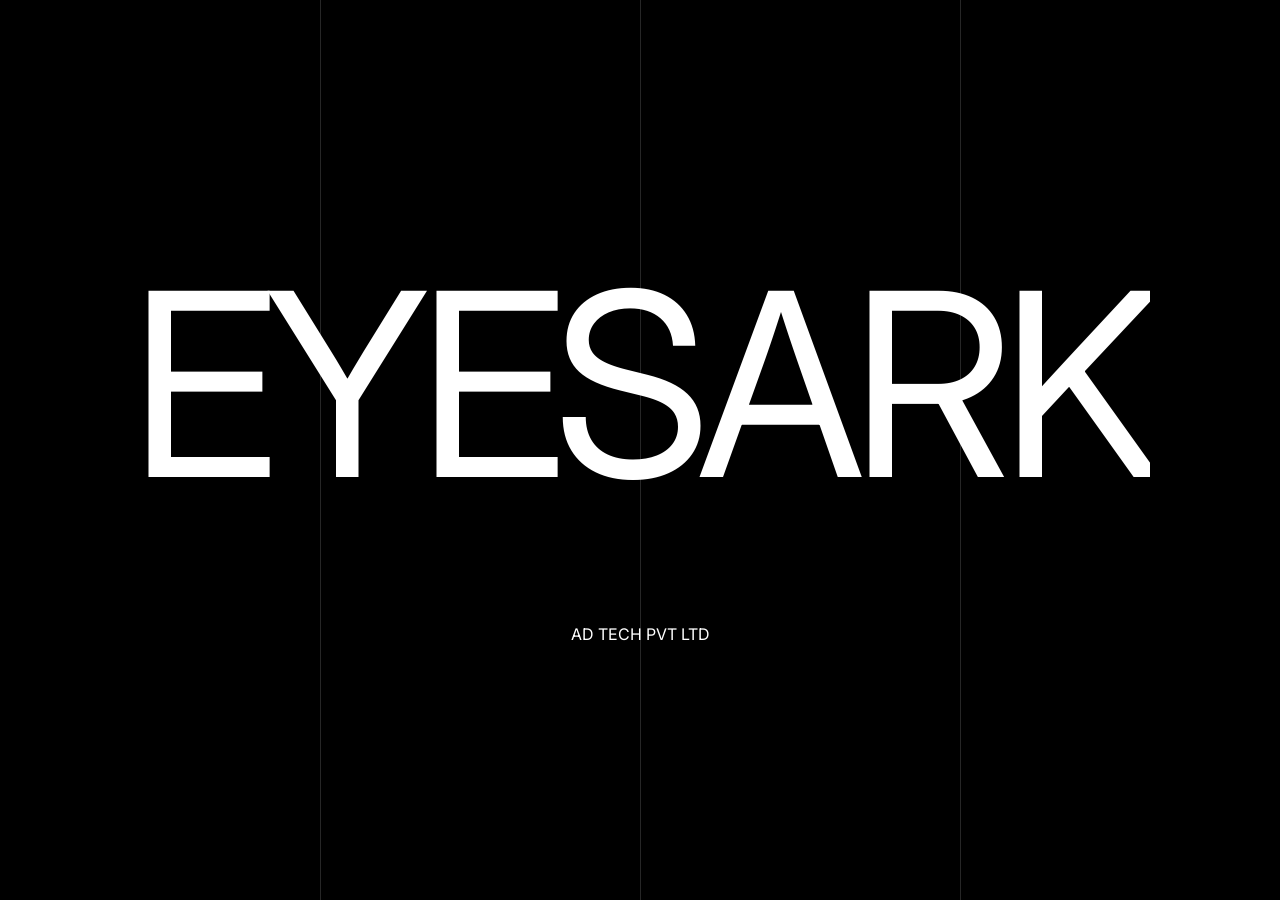
==== index.html @ 19298ab9 "first commit" ====
<!DOCTYPE html>
<html lang="en">
<head>
    <meta charset="UTF-8">
    <meta name="viewport" content="width=device-width, initial-scale=1.0">
    <link rel="preconnect" href="https://fonts.googleapis.com">
    <link rel="preconnect" href="https://fonts.gstatic.com" crossorigin>
    <link href="https://fonts.googleapis.com/css2?family=Inter&display=swap" rel="stylesheet">
    <link rel="stylesheet" href="style.css">

    <title>EYESARK</title>
</head>
<body>
    
    <div class="line__container">
        <div class="separator"></div>
        <div class="separator"></div>
        <div class="separator"></div>
    </div>

    <main>
        <div class="scroll__container">
            <section id="hero">
                <div class="hero__container">
                    <div class="hero__title">
                        <h1 class="hero__title__header text__reveal">EYESARK</h1>
                    </div>
                    <div class="hero__cta">
                        <h4>AD TECH PVT LTD</h4>
                    </div>
                </div>
            </section>

            <section id="about">
                <div class="about__container">
                    <div class="about__text">
                        <p>EYESARK  AD TECH PVT LTD is a digital billboard advertising company that aims to provide businesses with a cost-effective and impactful way to reach their target audience.</p>
                    </div>
                </div>
            </section>

            <section id="video">
                <div class="shim"></div>
                <div class="video__sticky">
                    <video class="main__video" autoplay muted loop playsinline src="3129957-hd_1280_720_25fps.mp4"></video>
                    <div class="video__text__overlay">
                        <h2 class="text__header__left">GAL</h2>
                        <h2 class="text__header__right">LERY</h2>
                    </div>
                </div>
            </section>

            <section id="projects">
                <div class="projects__sticky">
                    <div class="slider__container">
                        <div class="projects__slider"></div>
                    </div>
                </div>
            </section>

            <section id="blog">
                <div class="blog__hero">
                    <h2 class="text__reveal">WHY US?</h2>
                </div>
            </section>

            <section id="circle__section">
                <div class="circle__sticky">
                    <h2>YOUR BRAND, OUR VISION</h2>
                    <div class="circle__container">
                        <div class="circle"></div>
                    </div>
                </div>
            </section>

            <section id="discover">
                <div class="discover__container">
                    <p class="text__left">Elevate Your Advertising</p>
                    <p class="text__right">Amplify Your Impact</p>
                </div>
            </section>

            <section id="end__video">
                <div class="shim"></div>
                <div class="end__video__container">
                    <video class="end__video" autoplay muted loop playsinline  src="4188397-uhd_3840_2160_30fps - Trim1.mp4"></video>
                </div>

            </section>

            <section id="contact">
                <div class="screen"> 
                    <div class="screen-body">
                        <div class="screen-body-item left">
                            <div class="app-title">
                                <span>CONTACT</span>
                                <span>US</span>
                            </div>
                            <div class="app-contact">CONTACT INFO : +62 81 314 928 595</div>
                        </div>
                        <div class="screen-body-item">
                            <div class="app-form">
                                <form id="custom_val" method="POST" autocomplete="off">
                                    <div class="app-form-group">
                                        <input type="text" class="app-form-control" placeholder="FIRST NAME *" id="fname" name="fname">
                                        <span id="fnameError" class="error-message"></span>
                                    </div>
                                    <div class="app-form-group">
                                        <input type="text" class="app-form-control" placeholder="LAST NAME *" id="lname" name="lname">
                                        <span id="lnameError" class="error-message"></span>
                                    </div>
                                    <div class="app-form-group">
                                        <input type="email" class="app-form-control" placeholder="EMAIL *" id="mail" name="mail">
                                        <span id="mailError" class="error-message"></span>
                                    </div>
                                    <div class="app-form-group">
                                        <input class="app-form-control" placeholder="PHONE *" id="number" name="number">
                                        <span id="numberError" class="error-message"></span>
                                    </div>
                                    <div class="app-form-group">
                                        <input class="app-form-control" placeholder="COMPANY/ORGANIZATION">
                                    </div>
                                    <div class="app-form-group message">
                                        <input class="app-form-control" placeholder="MESSAGE *" id="message" name="message">
                                        <span id="messageError" class="error-message"></span>
                                    </div>
                                    <div class="app-form-group buttons">
                                        <button type="reset" class="app-form-button">CANCEL</button>
                                        <button class="app-form-button" type="submit" name="submit">SEND</button>
                                    </div>
                                </form>
                            </div>
                        </div>
                    </div>
                </div>
            </section>

            <section id="footer">
                <div class="footer__container">
                    <div class="footer__title">
                        <h2 class="text__reveal">EYESARK</h2>
                    </div>
                </div>
            </section>

        </div>
    </main>

    <script type="module" src="./js/app.js"></script>
</body>
</html>
---- style.css ----
:root{
    --max-width: 1440px;
}

*{
    margin: 0;
    padding: 0;
    box-sizing: border-box;
    color: white;
    font-family: 'Inter', sans-serif;
    -webkit-font-smoothing: antialiased;
    font-weight: 400;
}

html, body{
    background-color: #000000;
    overscroll-behavior: none;
    width: 100%;
    height: 100%
}


.line__container{
    position: fixed;
    top: 0;
    width: 100%;
    left: 50%;
    transform: translate(-50%);
    max-width: var(--max-width);
    width: 100%;
    height: 100%;
    overflow: hidden;
}

.separator{
    position: absolute;
    width: 1px;
    height: 100%;
    background: rgba(255, 255, 255, 0.149);
}

.separator:nth-child(1){
    left: 25%
}

.separator:nth-child(2){
    left: 50%
}

.separator:nth-child(3){
    left: 75%
}

main{
    position: fixed;
    top: 0;
    left: 0;
    width: 100%;
    height: 100%;
    overflow-y: scroll;

}

.scroll__container{
    position: relative;
    width: 100%;
    height: 100%;
}

section{
    position: relative;
    width: 100%;
    left: 50%;
    transform: translateX(-50%);
}

.text__reveal{
    line-height: 1;
    overflow: hidden;
    font-size: clamp(2rem, 20cqi, 20rem);
}

.text__reveal span{
    display: inline-block;
    transform: translateY(110%);
    transition: .5s;
}


/* Hero */

#hero{
    position: relative;
    display: flex;
    flex-direction: column;
    align-items: center;
    height: 100%;
    width: 100%;
}


.hero__container{
    height: 100%;
    width: 100%;
    max-width: var(--max-width);
    display: flex;
    justify-content: center;
    align-items: center;
    flex-direction: column;
    gap: 80px;
}

.hero__title{
    overflow: hidden;
}

.hero__title__header{
    font-size: clamp(2rem, 20cqi, 20rem);
    letter-spacing: -.05em;
    margin-bottom: 2rem;
}

/* About section */

#about{
    display: flex;
    justify-content: center;

}

.about__container{
    display: flex;
    justify-content: center;
    align-items: center;
    width: 100%;
    max-width: var(--max-width);
    height: 100%;
}
.about__text{
    width: 45%;
    margin: auto;
    text-align: center;
    text-transform: uppercase;
    text-wrap: balance;
    font-size: 1.4rem;
    letter-spacing: -.05em;
}


/* Video */

#video{
    display: flex;
    justify-content: center;
    height: 200%;
}

.shim{
    position: absolute;
    top: 0;
    left: 0;
    width: 100%;
    height: 100%;
    z-index: 2;

}

.video__sticky{
    position: sticky;
    top: 0;
    width: 100%;
    height: 50%;
}

.main__video{
    position: absolute;
    width: 100%;
    height: 100%;
    top: 0;
    left: 0;
    object-fit: cover;
    transform: scale(.5);
    will-change: transform;
}

.video__text__overlay{
    position: absolute;
    top: 50%;
    left: 50%;
    transform: translate(-50%, -50%);
    width: 100%;
    display: flex;
    justify-content: center;
    font-size: clamp(2rem, 10cqi, 10rem);
    overflow: hidden;
}


/* Projects  */

#projects{
    position: relative;
    height: 200%;
}

.projects__sticky{
    position: sticky;
    top: 0;
    width: 100%;
    height: 50%;
}

.slider__container{
    position: relative;
    width: 100%;
    height: 100%;
    overflow: hidden;
}

.projects__slider{
    height: 100%;
    display: flex;
    width: min-content;
    overflow: hidden;
    will-change: transform;
}

.project{
    position: relative;
    width: 25vw;
    height: 100%;
    padding: 80px 20px 60px;
    display: flex;
    flex-direction: column;
}

.image__container{
    position: relative;
    width: 100%;
    aspect-ratio: 16 / 9;
    overflow: hidden;
}

.project__image{
    position: relative;
    width: 100%;
    height: 100%;
    object-fit: cover;
    object-position: center;
    filter: grayscale(50%);
}

.start{
    justify-content: flex-start;

}

.mid{
    justify-content: center;
}
.end{
    justify-content: end;
}

.project__details{
    display: flex;
    justify-content: space-between;
    width: 100%;
    padding-top: 1rem;
}

.project__details p{
    font-size: .8rem ;
}

/* Blog */

#blog{
    height: 400%;
    width: 100%;
    display: flex;
    flex-direction: column;
    align-items: center;

}

.blog__hero,
.blog__post{
    width: 100%;
    height: 25%;
    display: flex;
    justify-content: center;
    align-items: center;
    position: sticky;
    top: 0;
    max-width: var(--max-width);
    overflow: hidden;
}


.post{
    position: relative;
    width: 50%;
    padding: 1rem;
    background-color: rgba(255, 255, 255, 0.057);
    backdrop-filter: blur(10px);
    -webkit-backdrop-filter: blur(10px);
    will-change: transform;
}

.post__image__container{
    overflow: hidden;
    position: relative;
    width: 100%;
    aspect-ratio: 16 / 9;
}

.blog__post__img{
    position: relative;
    width: 100%;
    height: 100%;
    object-fit: cover;
    object-position: center;
}

.post__details{
    display: flex;
    width: 100%;
    margin-top: 1rem;
    justify-content: space-between;
}

.post__details p {
    font-size: .8rem;
}

/* Cirlce */

#circle__section{
    position: relative;
    height: 200%;

}

.circle__sticky{
    position: sticky;
    top: 0;
    width: 100%;
    height: 50%;
    display: flex;
    justify-content: center;
    align-items: center;
}

.circle__container{
    position: absolute;
    top: 0;
    left: 0;
    width: 100%;
    height: 100%;
    overflow: hidden;
}

.circle{
    position: absolute;
    left: 50%;
    top: 50%;
    transform: translate(-50%, -50%) scale(0);
    width: 150vmax;
    height: 150vmax;
    background-color: white;
    border-radius: 50% ;

}

.circle__sticky h2{
    font-size: clamp(2rem, 12cqi, 15rem);
    color: #000000;
    z-index: 1;
    text-align: center;
}


/* Discover */

#discover{
    background-color: #000000;
    height: 100%;
}

.discover__container{
    height: 100%;
    display: flex;
    justify-content: center;
    align-items: center;
    flex-direction: column;
    overflow: hidden;
}
.discover__container p{
    color: #fff;
    will-change: transform;
    font-size: 2bv rem;
}

/* End video */

#end__video{
    position: relative;
    background-color: white;
    display: flex;
    justify-content: center;
    height: 100%;
}

.end__video__container{
    position: relative;
    width: 100%;
    height: 100%;

}

.end__video{
    position: absolute;
    top: 0;
    width: 100%;
    height: 100%;
    object-fit: cover;
}

/* Contact */

.background {
    display: flex;
    min-height: 100vh;
  }
  
  .container {
    flex: 0 1 700px;
    margin: auto;
    padding: 10px;
  }
  
  .screen {
    position: relative;
    background: #000;
    border-radius: 15px;
  }
  
  .screen:after {
    content: '';
    display: block;
    position: absolute;
    top: 0;
    left: 20px;
    right: 20px;
    bottom: 0;
    border-radius: 15px;
    box-shadow: 0 20px 40px rgba(0, 0, 0, .4);
    z-index: -1;
  }
  
  .screen-header {
    display: flex;
    align-items: center;
    padding: 10px 20px;
    background: #4d4d4f;
    border-top-left-radius: 15px;
    border-top-right-radius: 15px;
  }
  
  .screen-header-left {
    margin-right: auto;
  }
  
  .screen-header-button {
    display: inline-block;
    width: 8px;
    height: 8px;
    margin-right: 3px;
    border-radius: 8px;
    background: white;
  }
  
  .screen-header-ellipsis {
    width: 3px;
    height: 3px;
    margin-left: 2px;
    border-radius: 8px;
    background: #999;
  }
  
  .screen-body {
    display: flex;
  }
  
  .screen-body-item {
    flex: 1;
    padding: 50px;
  }
  
  .screen-body-item.left {
    display: flex;
    flex-direction: column;
  }
  
  .app-title {
    display: flex;
    flex-direction: column;
    position: relative;
    color: #fff;
    font-size: 70px;
  }
  
  .app-title:after {
    content: '';
    display: block;
    position: absolute;
    left: 0;
    bottom: -10px;
    width: 100px;
    height: 6px;
    background: #fff;
  }
  
  .app-contact {
    margin-top: auto;
    font-size: 8px;
    color: #fff;
  }
  
  .app-form-group {
    margin-bottom: 15px;
  }
  
  .app-form-group.message {
    margin-top: 40px;
  }
  
  .app-form-group.buttons {
    margin-bottom: 0;
    text-align: right;
  }
  
  .app-form-control {
    width: 100%;
    padding: 10px 0;
    background: none;
    border: none;
    border-bottom: 1px solid #fff;
    color: #ddd;
    font-size: 14px;
    outline: none;
    transition: border-color .2s;
  }
  
  .app-form-control::placeholder {
    color: #666;
  }
  
  .app-form-control:focus {
    border-bottom-color: #fff;
  }
  
  .app-form-button {
    background: none;
    border: none;
    color: grey;
    font-size: 14px;
    cursor: pointer;
    outline: none;
  }
  
  .app-form-button:hover {
    color: #fff;
  }
  
  
  @media screen and (max-width: 520px) {
    .screen-body {
      flex-direction: column;
    }
  
    .screen-body-item.left {
      margin-bottom: 30px;
    }
  
    .app-title {
      flex-direction: row;
    }
  
    .app-title span {
      margin-right: 12px;
    }
  
    .app-title:after {
      display: none;
    }
  }
  
  @media screen and (max-width: 600px) {
    .screen-body {
      padding: 40px;
    }
  
    .screen-body-item {
      padding: 0;
    }
  }
  
  

/* Footer */

#footer{
    height: 50%;
    background-color: white;
    display: flex;
    justify-content: center;
    align-items: center;
    overflow: hidden;
}

.footer__container{
    width: 100%;
    max-width: var(--max-width);
    display: flex;
    justify-content: center;
    align-items: center;
}

.footer__title h2 span{
    color: black;
    display: inline-block;
    transition: .5s;
    overflow: hidden;
}




@media only screen and (max-width: 1100px){
    p{
        font-size: .8rem;
    }

    #projects{
        height: 400%;
    }

    .projects__sticky{
        height: 25%;
    }

    .project {
        width: 50vw;
    }
}

@media only screen and (max-width: 600px){
    #projects{
        height: 800%;
    }

    .projects__sticky{
        height: 12.5%;
    }

    .project {
        width:100vw ;
    }

    .post{
        width: 80%;
    }
}
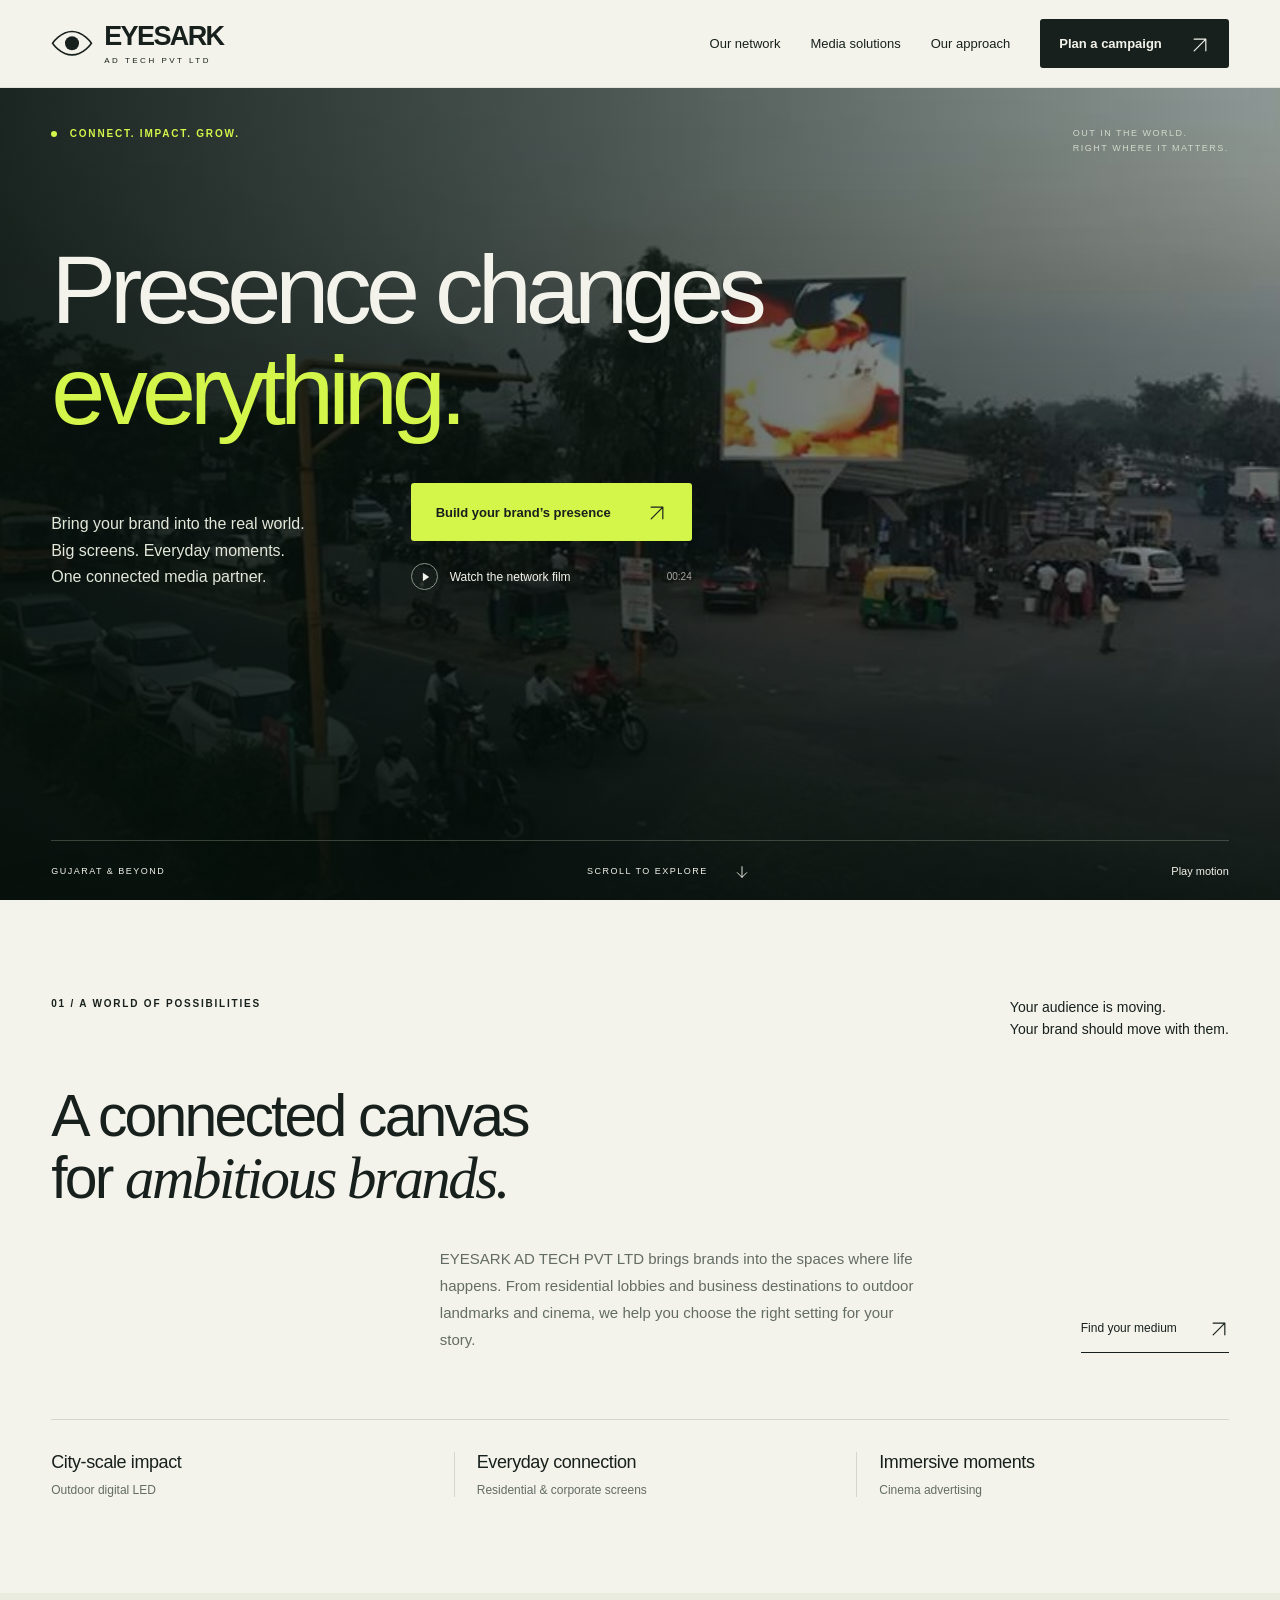
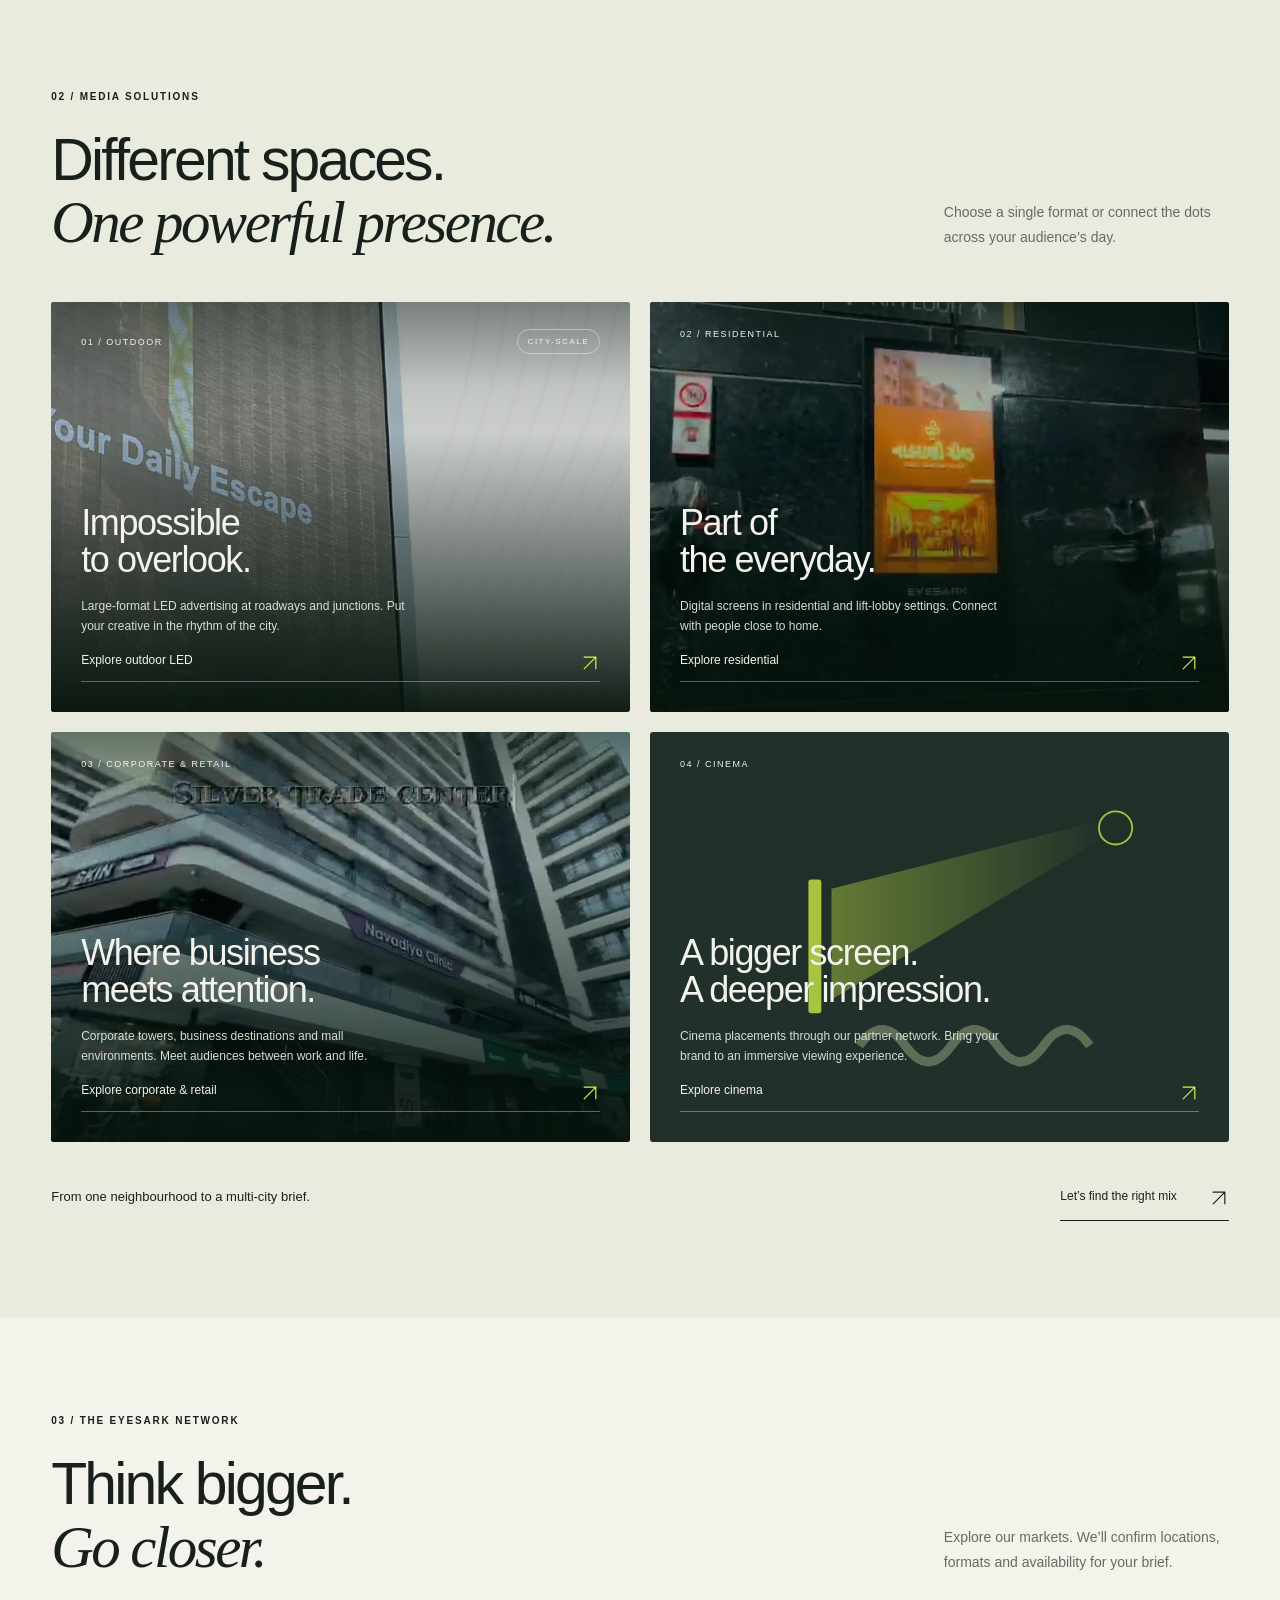
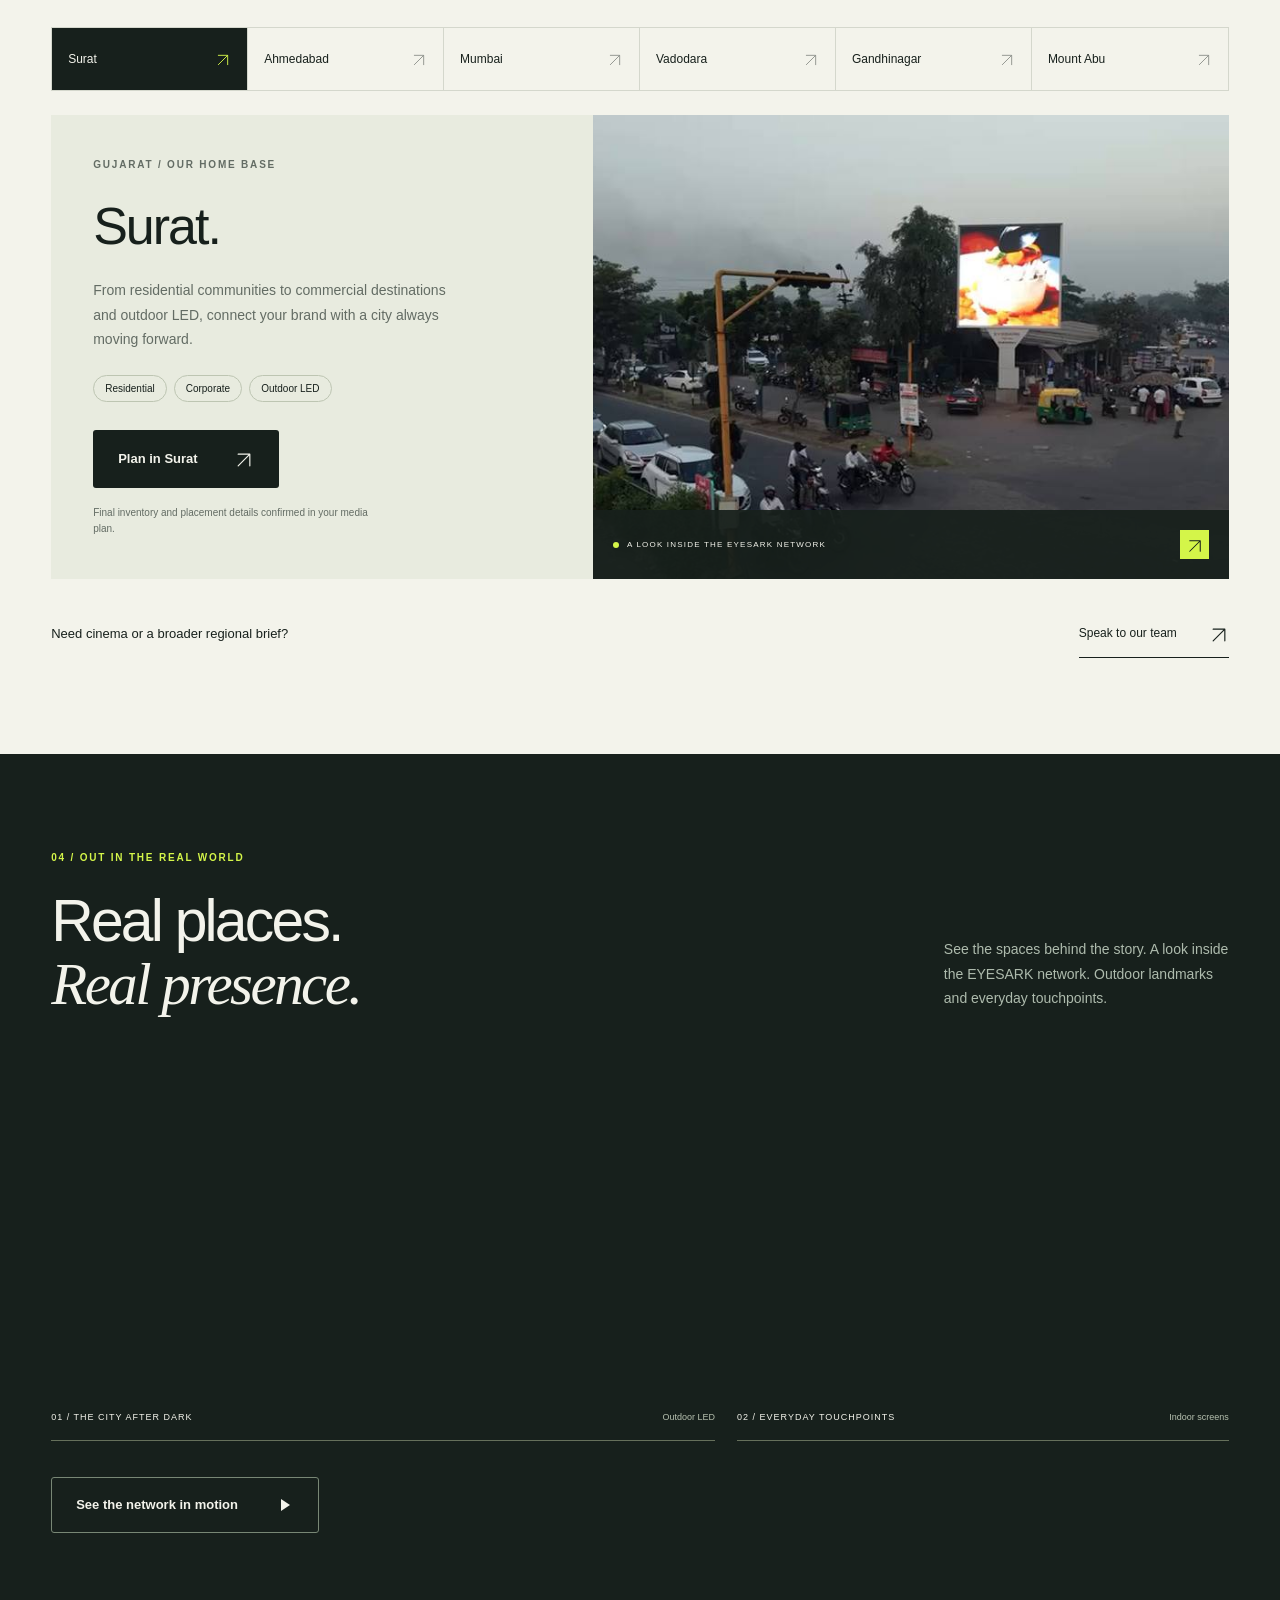
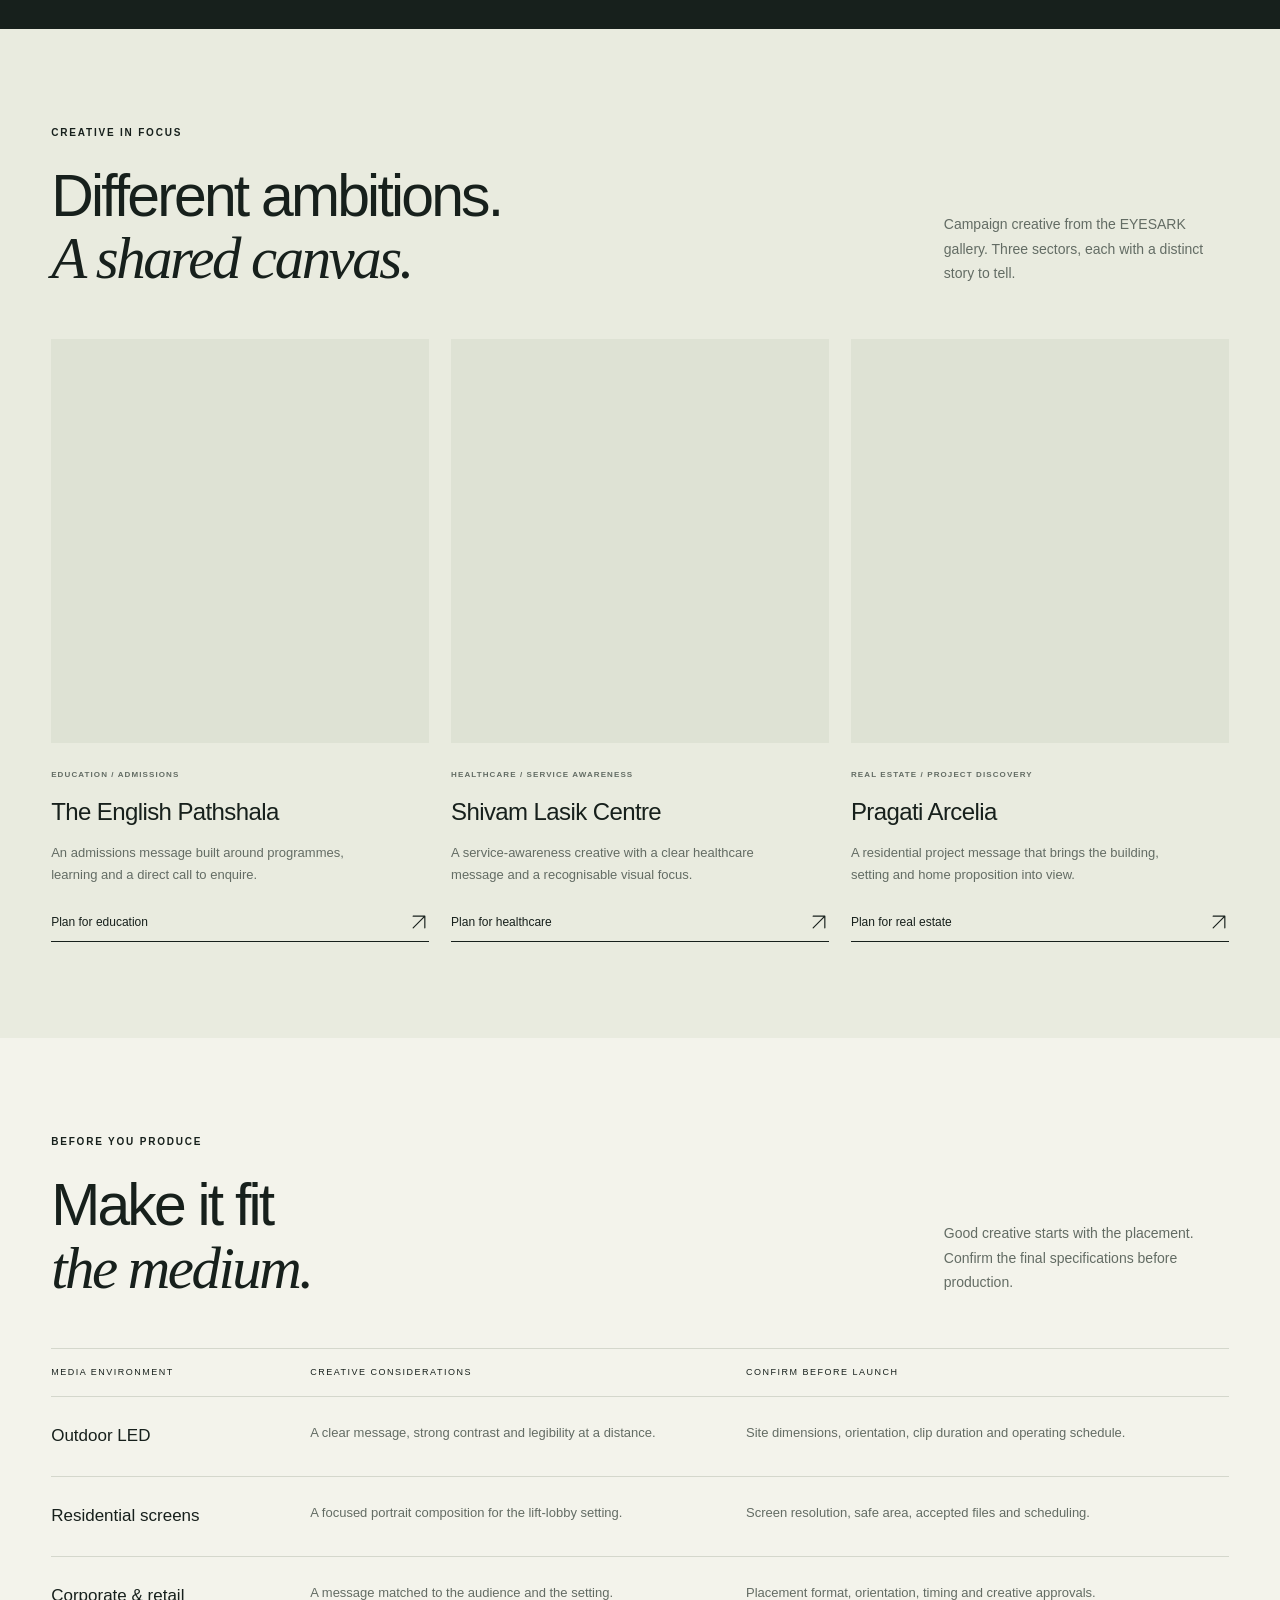
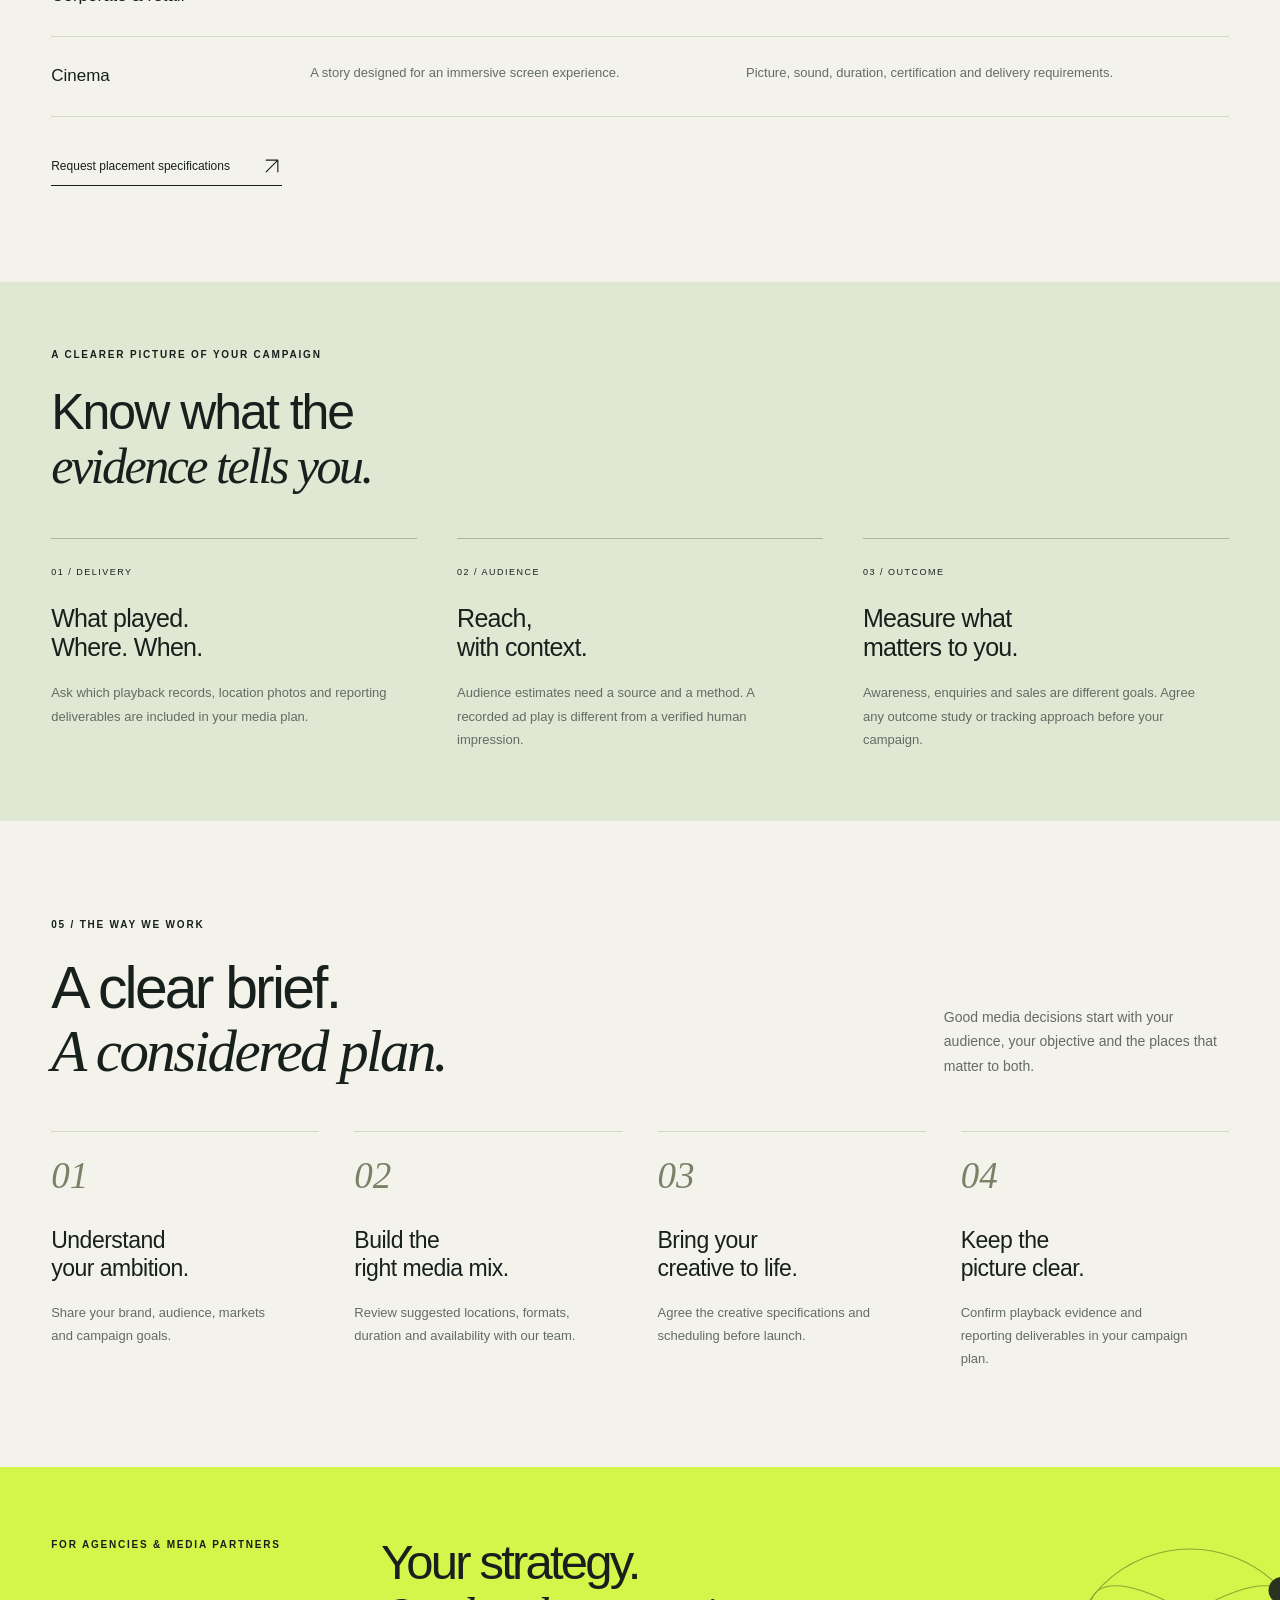
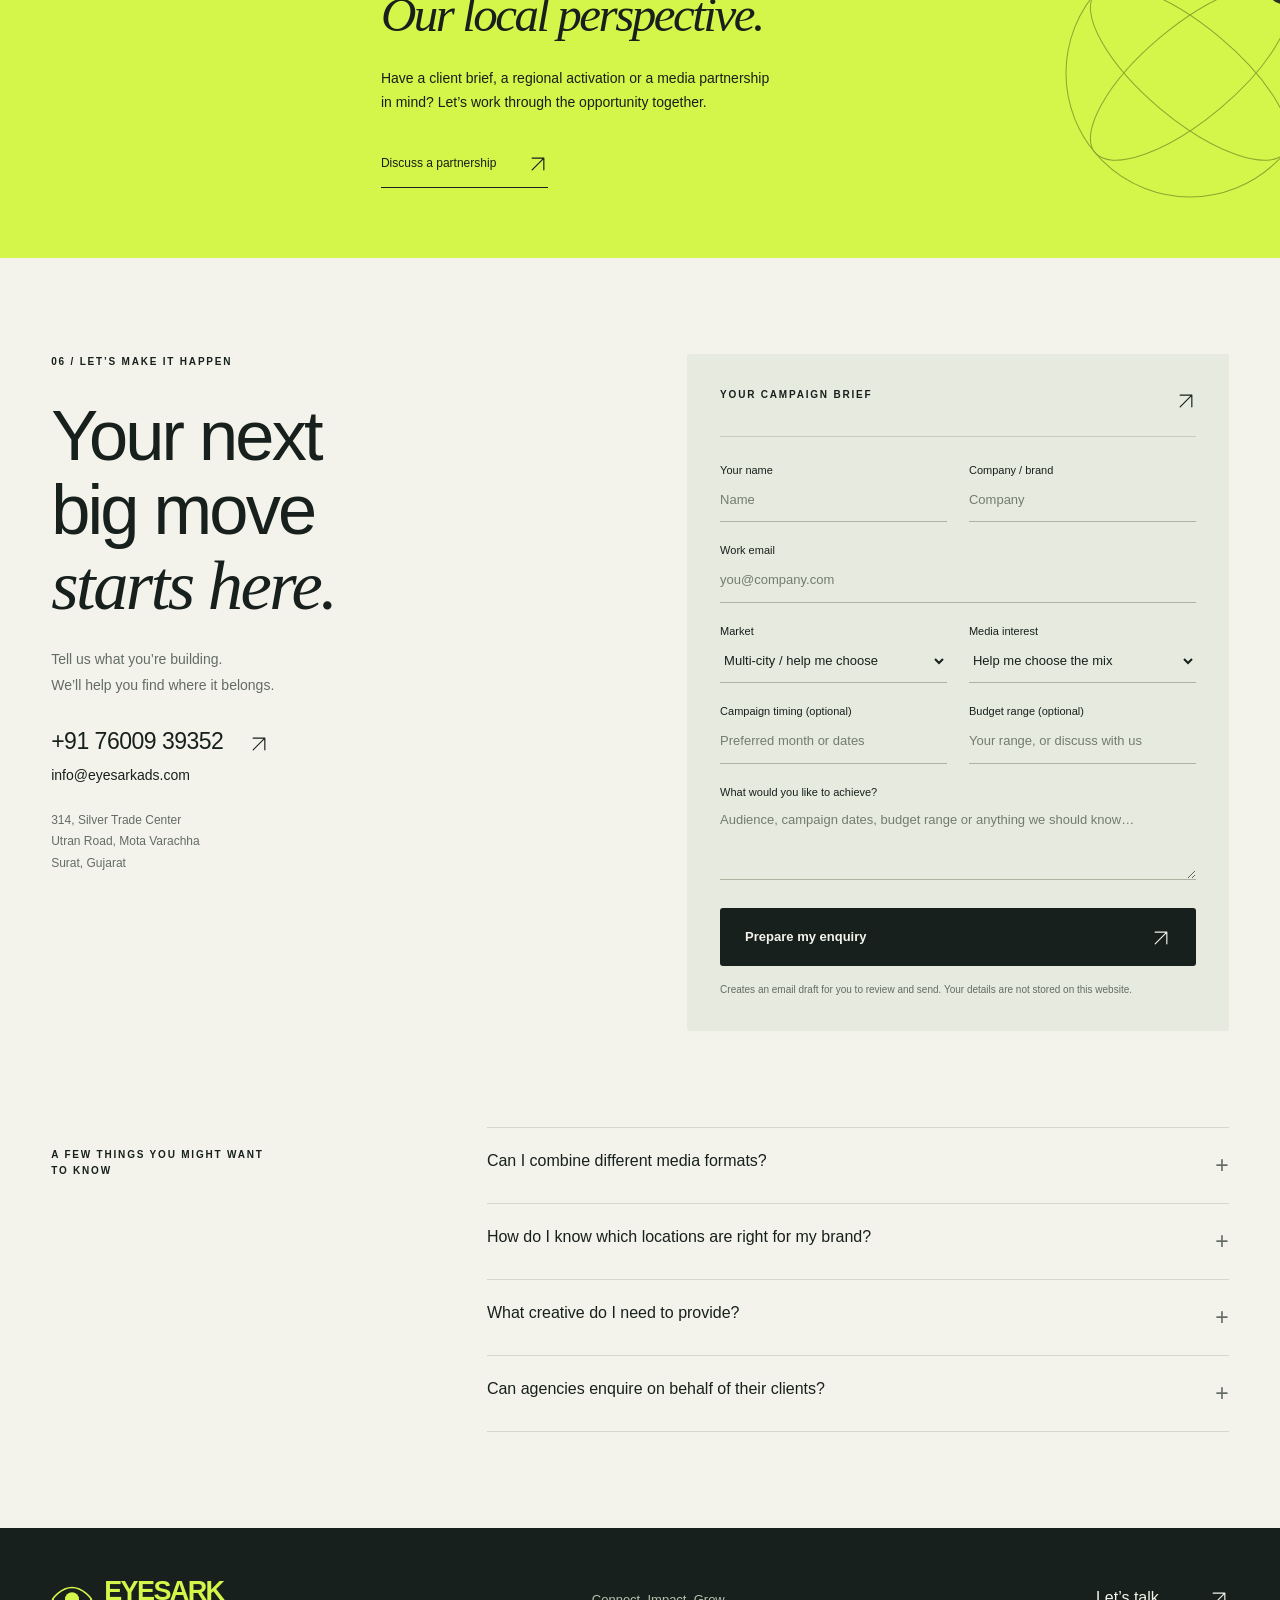
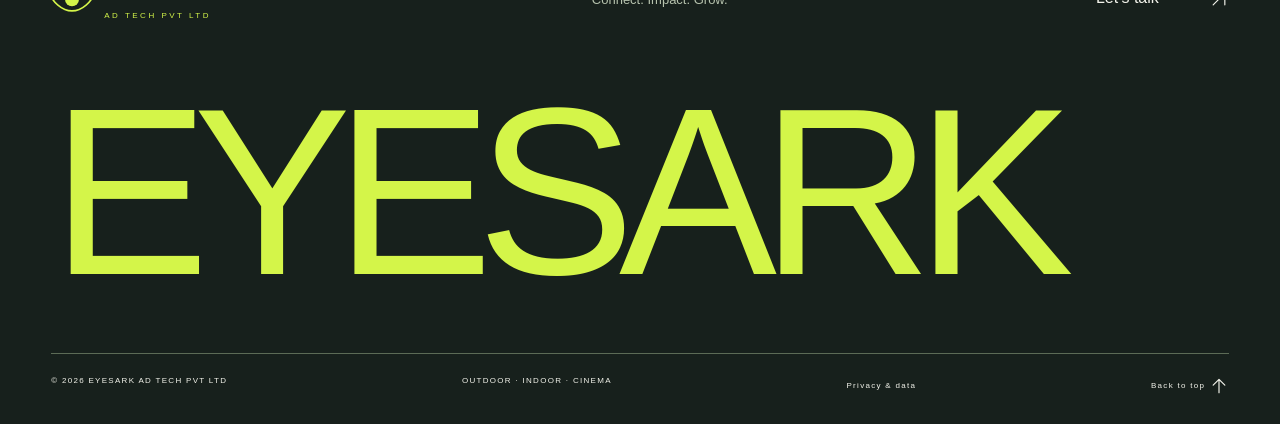
==== commit f7f2e331: "EYESARK corporate website reviewed download snapshot" ====
--- a/index.html
+++ b/index.html
@@ -1,151 +1,78 @@
-<!DOCTYPE html>
-<html lang="en">
+<!doctype html>
+<html lang="en-IN">
 <head>
-    <meta charset="UTF-8">
-    <meta name="viewport" content="width=device-width, initial-scale=1.0">
-    <link rel="preconnect" href="https://fonts.googleapis.com">
-    <link rel="preconnect" href="https://fonts.gstatic.com" crossorigin>
-    <link href="https://fonts.googleapis.com/css2?family=Inter&display=swap" rel="stylesheet">
-    <link rel="stylesheet" href="style.css">
-
-    <title>EYESARK</title>
+  <meta charset="utf-8">
+  <meta name="viewport" content="width=device-width,initial-scale=1">
+  <meta http-equiv="Content-Security-Policy" content="default-src 'self'; script-src 'self'; style-src 'self'; img-src 'self' data:; media-src 'self' data:; connect-src 'none'; object-src 'none'; base-uri 'none'; form-action 'none'; frame-src 'none'">
+  <meta name="referrer" content="no-referrer">
+  <meta name="theme-color" content="#17201c">
+  <meta name="description" content="EYESARK Ad Tech Pvt. Ltd. connects brands with audiences through outdoor LED, residential, corporate and cinema advertising. Explore the network and plan your campaign.">
+  <meta property="og:title" content="EYESARK — Presence changes everything.">
+  <meta property="og:description" content="Bring your brand into the real world. Outdoor LED, indoor digital screens and cinema advertising across Gujarat and beyond.">
+  <meta property="og:type" content="website">
+  <title>EYESARK — Presence changes everything.</title>
+  <link rel="icon" href="favicon.svg" type="image/svg+xml">
+  <link rel="stylesheet" href="site.css">
+  <script type="application/ld+json">{"@context":"https://schema.org","@type":"Organization","name":"EYESARK","legalName":"EYESARK AD TECH PVT LTD","description":"Outdoor LED, residential, corporate and cinema advertising.","telephone":"+91-76009-39352","email":"info@eyesarkads.com","address":{"@type":"PostalAddress","streetAddress":"314, Silver Trade Center, Utran Road, Mota Varachha","addressLocality":"Surat","addressRegion":"Gujarat","addressCountry":"IN"}}</script>
 </head>
 <body>
-    
-    <div class="line__container">
-        <div class="separator"></div>
-        <div class="separator"></div>
-        <div class="separator"></div>
+<a class="skip" href="#main">Skip to content</a>
+<header class="header">
+  <a class="brand" href="#" aria-label="EYESARK home"><svg viewBox="0 0 54 34" aria-hidden="true"><path d="M2 17S12 2 27 2s25 15 25 15-10 15-25 15S2 17 2 17Z"/><circle cx="27" cy="17" r="9"/></svg><span>EYESARK<small>AD TECH PVT LTD</small></span></a>
+  <button class="menu-toggle" aria-expanded="false" aria-controls="navigation">Menu <span aria-hidden="true">☰</span></button>
+  <nav id="navigation" aria-label="Main navigation"><a href="#network">Our network</a><a href="#media">Media solutions</a><a href="#approach">Our approach</a><a class="button small dark" href="#contact">Plan a campaign <span aria-hidden="true"><svg class="icon" viewBox="0 0 24 24" aria-hidden="true"><path d="M5 19 19 5M5 5h14v14"/></svg></span></a></nav>
+</header>
+<main id="main">
+  <section class="hero" aria-labelledby="hero-title">
+    <img class="hero-poster" src="media/network-6.jpg" alt="An outdoor digital billboard overlooking a busy junction" width="900" height="509" fetchpriority="high">
+    <video id="hero-video" class="hero-video" muted loop playsinline preload="none" aria-hidden="true" data-src="media/hero-loop.mp4"></video>
+    <div class="hero-shade"></div>
+    <div class="hero-top"><span class="eyebrow light"><i></i> CONNECT. IMPACT. GROW.</span><span class="hero-coordinate">OUT IN THE WORLD.<br>RIGHT WHERE IT MATTERS.</span></div>
+    <div class="hero-copy"><h1 id="hero-title">Presence changes<br><em>everything.</em></h1><div class="hero-bottom"><p>Bring your brand into the real world.<br>Big screens. Everyday moments.<br>One connected media partner.</p><div class="hero-actions"><a class="button lime" href="#contact">Build your brand’s presence <span aria-hidden="true"><svg class="icon" viewBox="0 0 24 24" aria-hidden="true"><path d="M5 19 19 5M5 5h14v14"/></svg></span></a><button class="film-link" data-film> <span class="play-icon" aria-hidden="true"><svg viewBox="0 0 20 20"><path d="m7 4 9 6-9 6Z" fill="currentColor"/></svg></span> Watch the network film <small>00:24</small></button></div></div></div>
+    <div class="hero-footer"><span>GUJARAT & BEYOND</span><a href="#intro">SCROLL TO EXPLORE <span aria-hidden="true"><svg class="icon" viewBox="0 0 24 24" aria-hidden="true"><path d="M12 4v16m-7-7 7 7 7-7"/></svg></span></a><button id="motion-toggle" aria-label="Play background video">Play motion <span aria-hidden="true">▷</span></button></div>
+  </section>
+  <section id="intro" class="intro section-pad">
+    <div class="intro-top"><span class="eyebrow">01 / A WORLD OF POSSIBILITIES</span><p class="intro-kicker">Your audience is moving.<br>Your brand should move with them.</p></div>
+    <h2>A connected canvas<br>for <span class="serif">ambitious brands.</span></h2>
+    <div class="intro-bottom"><p>EYESARK AD TECH PVT LTD brings brands into the spaces where life happens. From residential lobbies and business destinations to outdoor landmarks and cinema, we help you choose the right setting for your story.</p><a class="text-link" href="#media">Find your medium <span aria-hidden="true"><svg class="icon" viewBox="0 0 24 24" aria-hidden="true"><path d="M5 19 19 5M5 5h14v14"/></svg></span></a></div>
+    <div class="context-strip"><div><b>City-scale impact</b><span>Outdoor digital LED</span></div><div><b>Everyday connection</b><span>Residential & corporate screens</span></div><div><b>Immersive moments</b><span>Cinema advertising</span></div></div>
+  </section>
+  <section id="media" class="media-section section-pad" aria-labelledby="media-title">
+    <div class="section-heading"><div><span class="eyebrow">02 / MEDIA SOLUTIONS</span><h2 id="media-title">Different spaces.<br><span class="serif">One powerful presence.</span></h2></div><p>Choose a single format or connect the dots across your audience’s day.</p></div>
+    <div class="media-grid">
+      <article class="media-card featured"><img src="media/network-5.jpg" alt="An EYESARK outdoor LED advertising structure" width="721" height="1194" loading="lazy"><div class="image-tint"></div><div class="card-top"><span>01 / OUTDOOR</span><span class="pill">CITY-SCALE</span></div><div class="card-copy"><h3>Impossible<br>to overlook.</h3><p>Large-format LED advertising at roadways and junctions. Put your creative in the rhythm of the city.</p><button class="card-link" data-format="Outdoor LED">Explore outdoor LED <span aria-hidden="true"><svg class="icon" viewBox="0 0 24 24" aria-hidden="true"><path d="M5 19 19 5M5 5h14v14"/></svg></span></button></div></article>
+      <article class="media-card"><img src="media/network-1.jpg" alt="A portrait advertising screen beside lifts in the supplied EYESARK gallery" width="1000" height="563" loading="lazy"><div class="image-tint"></div><div class="card-top"><span>02 / RESIDENTIAL</span></div><div class="card-copy"><h3>Part of<br>the everyday.</h3><p>Digital screens in residential and lift-lobby settings. Connect with people close to home.</p><button class="card-link" data-format="Residential screens">Explore residential <span aria-hidden="true"><svg class="icon" viewBox="0 0 24 24" aria-hidden="true"><path d="M5 19 19 5M5 5h14v14"/></svg></span></button></div></article>
+      <article class="media-card"><img src="media/network-4.jpg" alt="A commercial destination in the supplied EYESARK gallery" width="900" height="507" loading="lazy"><div class="image-tint"></div><div class="card-top"><span>03 / CORPORATE & RETAIL</span></div><div class="card-copy"><h3>Where business<br>meets attention.</h3><p>Corporate towers, business destinations and mall environments. Meet audiences between work and life.</p><button class="card-link" data-format="Corporate & mall screens">Explore corporate & retail <span aria-hidden="true"><svg class="icon" viewBox="0 0 24 24" aria-hidden="true"><path d="M5 19 19 5M5 5h14v14"/></svg></span></button></div></article>
+      <article class="media-card cinema"><svg class="cinema-art" viewBox="0 0 500 400" aria-hidden="true"><defs><linearGradient id="beam"><stop stop-color="#d4f549" stop-opacity=".5"/><stop offset="1" stop-color="#d4f549" stop-opacity="0"/></linearGradient></defs><path d="M365 95 70 170 70 290 365 115Z" fill="url(#beam)"/><rect x="45" y="160" width="14" height="145" rx="3" fill="#d4f549"/><circle cx="378" cy="104" r="18" fill="none" stroke="#d4f549" stroke-width="2"/><path d="M100 340q25-35 50 0t50 0t50 0t50 0t50 0" fill="none" stroke="#718265" stroke-width="10"/></svg><div class="card-top"><span>04 / CINEMA</span></div><div class="card-copy"><h3>A bigger screen.<br>A deeper impression.</h3><p>Cinema placements through our partner network. Bring your brand to an immersive viewing experience.</p><button class="card-link" data-format="Cinema advertising">Explore cinema <span aria-hidden="true"><svg class="icon" viewBox="0 0 24 24" aria-hidden="true"><path d="M5 19 19 5M5 5h14v14"/></svg></span></button></div></article>
     </div>
+    <div class="media-note"><span>From one neighbourhood to a multi-city brief.</span><a class="text-link" href="#contact">Let’s find the right mix <span aria-hidden="true"><svg class="icon" viewBox="0 0 24 24" aria-hidden="true"><path d="M5 19 19 5M5 5h14v14"/></svg></span></a></div>
+  </section>
+  <section id="network" class="network-section section-pad" aria-labelledby="network-title">
+    <div class="section-heading"><div><span class="eyebrow">03 / THE EYESARK NETWORK</span><h2 id="network-title">Think bigger.<br><span class="serif">Go closer.</span></h2></div><p>Explore our markets. We’ll confirm locations, formats and availability for your brief.</p></div>
+    <div class="network-tabs" role="tablist" aria-label="Explore a market"><button role="tab" id="tab-surat" aria-controls="city-panel" aria-selected="true" data-city="surat">Surat <span><svg class="icon" viewBox="0 0 24 24" aria-hidden="true"><path d="M5 19 19 5M5 5h14v14"/></svg></span></button><button role="tab" id="tab-ahmedabad" aria-controls="city-panel" aria-selected="false" tabindex="-1" data-city="ahmedabad">Ahmedabad <span><svg class="icon" viewBox="0 0 24 24" aria-hidden="true"><path d="M5 19 19 5M5 5h14v14"/></svg></span></button><button role="tab" id="tab-mumbai" aria-controls="city-panel" aria-selected="false" tabindex="-1" data-city="mumbai">Mumbai <span><svg class="icon" viewBox="0 0 24 24" aria-hidden="true"><path d="M5 19 19 5M5 5h14v14"/></svg></span></button><button role="tab" id="tab-vadodara" aria-controls="city-panel" aria-selected="false" tabindex="-1" data-city="vadodara">Vadodara <span><svg class="icon" viewBox="0 0 24 24" aria-hidden="true"><path d="M5 19 19 5M5 5h14v14"/></svg></span></button><button role="tab" id="tab-gandhinagar" aria-controls="city-panel" aria-selected="false" tabindex="-1" data-city="gandhinagar">Gandhinagar <span><svg class="icon" viewBox="0 0 24 24" aria-hidden="true"><path d="M5 19 19 5M5 5h14v14"/></svg></span></button><button role="tab" id="tab-mountabu" aria-controls="city-panel" aria-selected="false" tabindex="-1" data-city="mountabu">Mount Abu <span><svg class="icon" viewBox="0 0 24 24" aria-hidden="true"><path d="M5 19 19 5M5 5h14v14"/></svg></span></button></div>
+    <div id="city-panel" class="city-panel" role="tabpanel" aria-labelledby="tab-surat" tabindex="0"><div class="city-copy"><span class="eyebrow" id="city-state">GUJARAT / OUR HOME BASE</span><h3 id="city-name">Surat.</h3><p id="city-description">From residential communities to commercial destinations and outdoor LED, connect your brand with a city always moving forward.</p><div class="city-formats" id="city-formats"><span>Residential</span><span>Corporate</span><span>Outdoor LED</span></div><button class="button dark" id="city-cta">Plan in Surat <span aria-hidden="true"><svg class="icon" viewBox="0 0 24 24" aria-hidden="true"><path d="M5 19 19 5M5 5h14v14"/></svg></span></button><small>Final inventory and placement details confirmed in your media plan.</small></div><div class="city-visual"><img src="media/network-6.jpg" alt="Outdoor LED and street activity from the EYESARK reference gallery" width="900" height="509" loading="lazy"><div class="city-caption"><i></i> A LOOK INSIDE THE EYESARK NETWORK<button data-film aria-label="Watch EYESARK network footage"><svg class="icon" viewBox="0 0 24 24" aria-hidden="true"><path d="M5 19 19 5M5 5h14v14"/></svg></button></div></div></div>
+    <div class="network-footer"><span>Need cinema or a broader regional brief?</span><a class="text-link" href="#contact">Speak to our team <span aria-hidden="true"><svg class="icon" viewBox="0 0 24 24" aria-hidden="true"><path d="M5 19 19 5M5 5h14v14"/></svg></span></a></div>
+  </section>
+  <section class="proof-section section-pad" aria-labelledby="proof-title"><div class="section-heading"><div><span class="eyebrow light">04 / OUT IN THE REAL WORLD</span><h2 id="proof-title">Real places.<br><span class="serif">Real presence.</span></h2></div><p>See the spaces behind the story. A look inside the EYESARK network. Outdoor landmarks and everyday touchpoints.</p></div><div class="proof-grid"><figure class="proof-wide"><img src="media/network-3.jpg" alt="Night-time traffic around an illuminated digital billboard" width="900" height="509" loading="lazy"><figcaption><span>01 / THE CITY AFTER DARK</span><span>Outdoor LED</span></figcaption></figure><figure><img src="media/network-7.jpg" alt="An advertising screen in a residential lift lobby" width="900" height="507" loading="lazy"><figcaption><span>02 / EVERYDAY TOUCHPOINTS</span><span>Indoor screens</span></figcaption></figure></div><button class="button outline-light" data-film>See the network in motion <svg class="icon play-svg" viewBox="0 0 20 20" aria-hidden="true"><path d="m7 4 9 6-9 6Z"/></svg></button></section>
+  <section id="work" class="work-section section-pad" aria-labelledby="work-title">
+    <div class="section-heading"><div><span class="eyebrow">CREATIVE IN FOCUS</span><h2 id="work-title">Different ambitions.<br><span class="serif">A shared canvas.</span></h2></div><p>Campaign creative from the EYESARK gallery. Three sectors, each with a distinct story to tell.</p></div>
+    <div class="work-grid">
+      <article class="work-card"><div class="creative-image"><img src="media/english-pathshala.jpg" alt="The English Pathshala admissions creative featured in the EYESARK campaign gallery" width="426" height="618" loading="lazy"></div><div class="work-copy"><span class="eyebrow">EDUCATION / ADMISSIONS</span><h3>The English Pathshala</h3><p>An admissions message built around programmes, learning and a direct call to enquire.</p><button class="text-link" data-sector="Education / admissions">Plan for education <svg class="icon" viewBox="0 0 24 24" aria-hidden="true"><path d="M5 19 19 5M5 5h14v14"/></svg></button></div></article>
+      <article class="work-card"><div class="creative-image"><img src="media/shivam-lasik.jpg" alt="Shivam Lasik Centre healthcare campaign creative featured in the EYESARK gallery" width="426" height="618" loading="lazy"></div><div class="work-copy"><span class="eyebrow">HEALTHCARE / SERVICE AWARENESS</span><h3>Shivam Lasik Centre</h3><p>A service-awareness creative with a clear healthcare message and a recognisable visual focus.</p><button class="text-link" data-sector="Healthcare / service awareness">Plan for healthcare <svg class="icon" viewBox="0 0 24 24" aria-hidden="true"><path d="M5 19 19 5M5 5h14v14"/></svg></button></div></article>
+      <article class="work-card"><div class="creative-image"><img src="media/pragati-arcelia.jpg" alt="Pragati Arcelia residential project creative featured in the EYESARK gallery" width="426" height="618" loading="lazy"></div><div class="work-copy"><span class="eyebrow">REAL ESTATE / PROJECT DISCOVERY</span><h3>Pragati Arcelia</h3><p>A residential project message that brings the building, setting and home proposition into view.</p><button class="text-link" data-sector="Real estate / project discovery">Plan for real estate <svg class="icon" viewBox="0 0 24 24" aria-hidden="true"><path d="M5 19 19 5M5 5h14v14"/></svg></button></div></article>
+    </div>
+  </section>
+  <section class="creative-guide section-pad" aria-labelledby="creative-title"><div class="section-heading"><div><span class="eyebrow">BEFORE YOU PRODUCE</span><h2 id="creative-title">Make it fit<br><span class="serif">the medium.</span></h2></div><p>Good creative starts with the placement. Confirm the final specifications before production.</p></div><div class="spec-table" role="table" aria-label="Creative preparation by medium"><div class="spec-row spec-head" role="row"><span role="columnheader">Media environment</span><span role="columnheader">Creative considerations</span><span role="columnheader">Confirm before launch</span></div><div class="spec-row" role="row"><strong role="cell">Outdoor LED</strong><span role="cell">A clear message, strong contrast and legibility at a distance.</span><span role="cell">Site dimensions, orientation, clip duration and operating schedule.</span></div><div class="spec-row" role="row"><strong role="cell">Residential screens</strong><span role="cell">A focused portrait composition for the lift-lobby setting.</span><span role="cell">Screen resolution, safe area, accepted files and scheduling.</span></div><div class="spec-row" role="row"><strong role="cell">Corporate & retail</strong><span role="cell">A message matched to the audience and the setting.</span><span role="cell">Placement format, orientation, timing and creative approvals.</span></div><div class="spec-row" role="row"><strong role="cell">Cinema</strong><span role="cell">A story designed for an immersive screen experience.</span><span role="cell">Picture, sound, duration, certification and delivery requirements.</span></div></div><button class="text-link" id="specs-cta">Request placement specifications <svg class="icon" viewBox="0 0 24 24" aria-hidden="true"><path d="M5 19 19 5M5 5h14v14"/></svg></button></section>
+  <section class="evidence-section section-pad" aria-labelledby="evidence-title"><span class="eyebrow">A CLEARER PICTURE OF YOUR CAMPAIGN</span><h2 id="evidence-title">Know what the<br><span class="serif">evidence tells you.</span></h2><div class="evidence-grid"><article><span>01 / DELIVERY</span><h3>What played.<br>Where. When.</h3><p>Ask which playback records, location photos and reporting deliverables are included in your media plan.</p></article><article><span>02 / AUDIENCE</span><h3>Reach,<br>with context.</h3><p>Audience estimates need a source and a method. A recorded ad play is different from a verified human impression.</p></article><article><span>03 / OUTCOME</span><h3>Measure what<br>matters to you.</h3><p>Awareness, enquiries and sales are different goals. Agree any outcome study or tracking approach before your campaign.</p></article></div></section>
 
-    <main>
-        <div class="scroll__container">
-            <section id="hero">
-                <div class="hero__container">
-                    <div class="hero__title">
-                        <h1 class="hero__title__header text__reveal">EYESARK</h1>
-                    </div>
-                    <div class="hero__cta">
-                        <h4>AD TECH PVT LTD</h4>
-                    </div>
-                </div>
-            </section>
-
-            <section id="about">
-                <div class="about__container">
-                    <div class="about__text">
-                        <p>EYESARK  AD TECH PVT LTD is a digital billboard advertising company that aims to provide businesses with a cost-effective and impactful way to reach their target audience.</p>
-                    </div>
-                </div>
-            </section>
-
-            <section id="video">
-                <div class="shim"></div>
-                <div class="video__sticky">
-                    <video class="main__video" autoplay muted loop playsinline src="3129957-hd_1280_720_25fps.mp4"></video>
-                    <div class="video__text__overlay">
-                        <h2 class="text__header__left">GAL</h2>
-                        <h2 class="text__header__right">LERY</h2>
-                    </div>
-                </div>
-            </section>
-
-            <section id="projects">
-                <div class="projects__sticky">
-                    <div class="slider__container">
-                        <div class="projects__slider"></div>
-                    </div>
-                </div>
-            </section>
-
-            <section id="blog">
-                <div class="blog__hero">
-                    <h2 class="text__reveal">WHY US?</h2>
-                </div>
-            </section>
-
-            <section id="circle__section">
-                <div class="circle__sticky">
-                    <h2>YOUR BRAND, OUR VISION</h2>
-                    <div class="circle__container">
-                        <div class="circle"></div>
-                    </div>
-                </div>
-            </section>
-
-            <section id="discover">
-                <div class="discover__container">
-                    <p class="text__left">Elevate Your Advertising</p>
-                    <p class="text__right">Amplify Your Impact</p>
-                </div>
-            </section>
-
-            <section id="end__video">
-                <div class="shim"></div>
-                <div class="end__video__container">
-                    <video class="end__video" autoplay muted loop playsinline  src="4188397-uhd_3840_2160_30fps - Trim1.mp4"></video>
-                </div>
-
-            </section>
-
-            <section id="contact">
-                <div class="screen"> 
-                    <div class="screen-body">
-                        <div class="screen-body-item left">
-                            <div class="app-title">
-                                <span>CONTACT</span>
-                                <span>US</span>
-                            </div>
-                            <div class="app-contact">CONTACT INFO : +62 81 314 928 595</div>
-                        </div>
-                        <div class="screen-body-item">
-                            <div class="app-form">
-                                <form id="custom_val" method="POST" autocomplete="off">
-                                    <div class="app-form-group">
-                                        <input type="text" class="app-form-control" placeholder="FIRST NAME *" id="fname" name="fname">
-                                        <span id="fnameError" class="error-message"></span>
-                                    </div>
-                                    <div class="app-form-group">
-                                        <input type="text" class="app-form-control" placeholder="LAST NAME *" id="lname" name="lname">
-                                        <span id="lnameError" class="error-message"></span>
-                                    </div>
-                                    <div class="app-form-group">
-                                        <input type="email" class="app-form-control" placeholder="EMAIL *" id="mail" name="mail">
-                                        <span id="mailError" class="error-message"></span>
-                                    </div>
-                                    <div class="app-form-group">
-                                        <input class="app-form-control" placeholder="PHONE *" id="number" name="number">
-                                        <span id="numberError" class="error-message"></span>
-                                    </div>
-                                    <div class="app-form-group">
-                                        <input class="app-form-control" placeholder="COMPANY/ORGANIZATION">
-                                    </div>
-                                    <div class="app-form-group message">
-                                        <input class="app-form-control" placeholder="MESSAGE *" id="message" name="message">
-                                        <span id="messageError" class="error-message"></span>
-                                    </div>
-                                    <div class="app-form-group buttons">
-                                        <button type="reset" class="app-form-button">CANCEL</button>
-                                        <button class="app-form-button" type="submit" name="submit">SEND</button>
-                                    </div>
-                                </form>
-                            </div>
-                        </div>
-                    </div>
-                </div>
-            </section>
-
-            <section id="footer">
-                <div class="footer__container">
-                    <div class="footer__title">
-                        <h2 class="text__reveal">EYESARK</h2>
-                    </div>
-                </div>
-            </section>
-
-        </div>
-    </main>
-
-    <script type="module" src="./js/app.js"></script>
+  <section id="approach" class="approach section-pad"><div class="section-heading"><div><span class="eyebrow">05 / THE WAY WE WORK</span><h2>A clear brief.<br><span class="serif">A considered plan.</span></h2></div><p>Good media decisions start with your audience, your objective and the places that matter to both.</p></div><div class="steps"><article><span>01</span><h3>Understand<br>your ambition.</h3><p>Share your brand, audience, markets and campaign goals.</p></article><article><span>02</span><h3>Build the<br>right media mix.</h3><p>Review suggested locations, formats, duration and availability with our team.</p></article><article><span>03</span><h3>Bring your<br>creative to life.</h3><p>Agree the creative specifications and scheduling before launch.</p></article><article><span>04</span><h3>Keep the<br>picture clear.</h3><p>Confirm playback evidence and reporting deliverables in your campaign plan.</p></article></div></section>
+  <section class="partner-section section-pad"><span class="eyebrow">FOR AGENCIES & MEDIA PARTNERS</span><div><h2>Your strategy.<br><span class="serif">Our local perspective.</span></h2><p>Have a client brief, a regional activation or a media partnership in mind? Let’s work through the opportunity together.</p><a class="text-link" href="#contact" id="partner-cta">Discuss a partnership <span aria-hidden="true"><svg class="icon" viewBox="0 0 24 24" aria-hidden="true"><path d="M5 19 19 5M5 5h14v14"/></svg></span></a></div><svg class="partner-orbit" viewBox="0 0 300 300" aria-hidden="true"><circle cx="150" cy="150" r="120"/><ellipse cx="150" cy="150" rx="120" ry="45" transform="rotate(-40 150 150)"/><ellipse cx="150" cy="150" rx="120" ry="45" transform="rotate(40 150 150)"/><circle class="orbit-dot" cx="239" cy="70" r="13"/></svg></section>
+  <section id="contact" class="contact-section section-pad" aria-labelledby="contact-title"><div class="contact-copy"><span class="eyebrow">06 / LET’S MAKE IT HAPPEN</span><h2 id="contact-title">Your next<br>big move<br><span class="serif">starts here.</span></h2><p>Tell us what you’re building.<br>We’ll help you find where it belongs.</p><a class="phone-link" href="tel:+917600939352">+91 76009 39352 <span aria-hidden="true"><svg class="icon" viewBox="0 0 24 24" aria-hidden="true"><path d="M5 19 19 5M5 5h14v14"/></svg></span></a><a href="mailto:info@eyesarkads.com">info@eyesarkads.com</a><address>314, Silver Trade Center<br>Utran Road, Mota Varachha<br>Surat, Gujarat</address></div><div class="enquiry-card"><div class="enquiry-top"><span class="eyebrow">YOUR CAMPAIGN BRIEF</span><span aria-hidden="true"><svg class="icon" viewBox="0 0 24 24" aria-hidden="true"><path d="M5 19 19 5M5 5h14v14"/></svg></span></div><noscript><p class="noscript-note">The campaign draft needs JavaScript. Please call or email EYESARK using the contact details alongside.</p></noscript><form id="enquiry-form" method="post" action="#"><fieldset id="enquiry-fields" disabled><div class="form-row"><label>Your name<input name="name" autocomplete="name" placeholder="Name" required maxlength="100"></label><label>Company / brand<input name="company" autocomplete="organization" placeholder="Company" required maxlength="140"></label></div><label>Work email<input name="email" type="email" autocomplete="email" placeholder="you@company.com" required maxlength="180"></label><div class="form-row"><label>Market<select name="market" id="market-select"><option>Multi-city / help me choose</option><option>Surat</option><option>Ahmedabad</option><option>Mumbai</option><option>Vadodara</option><option>Gandhinagar</option><option>Mount Abu</option><option>Other / cinema network</option></select></label><label>Media interest<select name="format" id="format-select"><option>Help me choose the mix</option><option>Outdoor LED</option><option>Residential screens</option><option>Corporate & mall screens</option><option>Cinema advertising</option><option>Agency / media partnership</option></select></label></div><div class="form-row"><label>Campaign timing (optional)<input name="timing" placeholder="Preferred month or dates" maxlength="120"></label><label>Budget range (optional)<input name="budget" placeholder="Your range, or discuss with us" maxlength="120"></label></div><label>What would you like to achieve?<textarea name="brief" rows="3" maxlength="2000" placeholder="Audience, campaign dates, budget range or anything we should know…" required></textarea></label><button class="button dark" type="submit">Prepare my enquiry <span aria-hidden="true"><svg class="icon" viewBox="0 0 24 24" aria-hidden="true"><path d="M5 19 19 5M5 5h14v14"/></svg></span></button><p class="form-note">Creates an email draft for you to review and send. Your details are not stored on this website.</p></fieldset></form><div id="enquiry-result" hidden aria-live="polite"><h3>Your brief is ready.</h3><p>Review the details below, then open your email app to send them to EYESARK.</p><pre id="brief-preview"></pre><div class="result-actions"><a id="email-draft" class="button dark">Open email draft <span aria-hidden="true"><svg class="icon" viewBox="0 0 24 24" aria-hidden="true"><path d="M5 19 19 5M5 5h14v14"/></svg></span></a><button id="copy-brief" class="text-link">Copy brief</button></div><button id="edit-brief" class="text-link">Edit my brief <span aria-hidden="true"><svg class="icon" viewBox="0 0 24 24" aria-hidden="true"><path d="M20 12H4m7-7-7 7 7 7"/></svg></span></button><p id="copy-status" role="status"></p></div></div></section>
+  <section class="faq section-pad"><span class="eyebrow">A FEW THINGS YOU MIGHT WANT TO KNOW</span><div class="faq-items"><details><summary>Can I combine different media formats?<span aria-hidden="true">+</span></summary><p>Yes. Share your audience and markets so the team can discuss a mix of outdoor LED, indoor digital screens and cinema. Availability and delivery terms are confirmed in the proposal.</p></details><details><summary>How do I know which locations are right for my brand?<span aria-hidden="true">+</span></summary><p>Start with your objective, audience, desired cities and campaign period. EYESARK can discuss relevant locations and formats, then confirm the exact inventory before you book.</p></details><details><summary>What creative do I need to provide?<span aria-hidden="true">+</span></summary><p>Requirements vary by screen orientation, format and placement. Ask for the technical specifications before producing your creative, including dimensions, duration and file requirements.</p></details><details><summary>Can agencies enquire on behalf of their clients?<span aria-hidden="true">+</span></summary><p>Yes. Choose “Agency / media partnership” in the enquiry form and include your client’s markets, timing and preferred formats.</p></details></div></section>
+</main>
+<footer class="footer section-pad"><div class="footer-top"><a class="brand light-brand" href="#" aria-label="EYESARK home"><svg viewBox="0 0 54 34" aria-hidden="true"><path d="M2 17S12 2 27 2s25 15 25 15-10 15-25 15S2 17 2 17Z"/><circle cx="27" cy="17" r="9"/></svg><span>EYESARK<small>AD TECH PVT LTD</small></span></a><p>Connect. Impact. Grow.</p><a href="#contact">Let’s talk <span aria-hidden="true"><svg class="icon" viewBox="0 0 24 24" aria-hidden="true"><path d="M5 19 19 5M5 5h14v14"/></svg></span></a></div><div class="footer-wordmark" aria-hidden="true">EYESARK</div><div class="footer-bottom"><span>© <span id="year">2026</span> EYESARK AD TECH PVT LTD</span><span>OUTDOOR · INDOOR · CINEMA</span><button id="open-privacy" type="button">Privacy & data</button><a href="#main">Back to top <svg class="icon" viewBox="0 0 24 24" aria-hidden="true"><path d="M12 20V4m-7 7 7-7 7 7"/></svg></a></div></footer>
+<dialog id="film-dialog" aria-labelledby="film-title"><div class="film-bar"><h2 id="film-title">The EYESARK network</h2><button id="close-film" aria-label="Close network film">Close ×</button></div><video id="network-film" controls playsinline preload="none" poster="media/network-1.jpg" data-src="media/network-film.mp4"></video><p>EYESARK network film · Outdoor and indoor digital media.</p></dialog>
+<dialog id="privacy-dialog" aria-labelledby="privacy-title"><div class="film-bar"><h2 id="privacy-title">Privacy & your enquiry</h2><button id="close-privacy" aria-label="Close privacy information">Close ×</button></div><div class="privacy-copy"><h3>You choose when to share.</h3><p>This website keeps your campaign brief in your browser while you prepare it. It does not submit the form to a server, save it in browser storage, or add analytics cookies.</p><p>“Open email draft” passes your brief to your email application. Review it there and send it when you are ready. “Copy brief” writes it to your device’s clipboard only when you select that option.</p><p>Your browser or email provider may apply its own autofill, history and privacy settings. The website’s hosting provider may log ordinary page requests. Questions about an enquiry sent to EYESARK can be directed to <a href="mailto:info@eyesarkads.com">info@eyesarkads.com</a>.</p></div></dialog>
+<script src="site.js" defer></script>
 </body>
-</html>+</html>
--- a/site.css
+++ b/site.css
@@ -0,0 +1,11 @@
+:root{--paper:#f3f3eb;--white:#fff;--ink:#17201c;--muted:#636c64;--lime:#d4f549;--line:#d4d7cc;--radius:3px}*{box-sizing:border-box}html{scroll-behavior:smooth;scroll-padding-top:88px}body{margin:0;background:var(--paper);color:var(--ink);font-family:Arial,Helvetica,sans-serif;-webkit-font-smoothing:antialiased}button,input,select,textarea{font:inherit}button,a,input,textarea,select{-webkit-tap-highlight-color:transparent}button,a{touch-action:manipulation}button{cursor:pointer}a{color:inherit;text-decoration:none}img,video{display:block;width:100%}h1,h2,h3,p,figure{margin:0}button{color:inherit}::selection{background:var(--lime);color:var(--ink)}:focus-visible{outline:3px solid #487738;outline-offset:5px}button:focus-visible,a:focus-visible{border-radius:3px}section[id]{scroll-margin-top:88px}.skip{position:fixed;z-index:1000;left:10px;top:-70px;padding:16px;background:var(--lime)}.skip:focus{top:10px}.header{height:88px;padding:0 4%;display:flex;align-items:center;justify-content:space-between;position:sticky;top:0;z-index:40;background:var(--paper);border-bottom:1px solid rgba(23,32,28,.08)}.brand{display:flex;align-items:center;gap:11px}.brand svg{width:42px;fill:none;stroke:currentColor;stroke-width:2}.brand svg circle{fill:currentColor;stroke:none}.brand>span{font-size:27px;font-weight:700;letter-spacing:-1.6px;line-height:1}.brand small{display:block;font-size:8px;letter-spacing:2.5px;padding-top:7px;font-weight:400}.header nav{display:flex;align-items:center;gap:30px;font-size:13px}.header nav>a:not(.button){position:relative;padding:20px 0}.header nav>a:not(.button):after{content:'';position:absolute;bottom:12px;left:0;right:100%;height:1px;background:var(--ink);transition:right .2s}.header nav>a:hover:after{right:0}.menu-toggle{display:none}.button{min-height:54px;display:inline-flex;align-items:center;justify-content:space-between;gap:36px;padding:17px 24px;border:1px solid transparent;font-size:13px;font-weight:600;border-radius:var(--radius);transition:background .2s,transform .2s}.button:hover{transform:translateY(-2px)}.button span{font-size:21px;font-weight:400;line-height:1}.button.dark{background:var(--ink);color:var(--paper)}.button.dark:hover{background:#324037}.button.lime{background:var(--lime);color:var(--ink)}.button.lime:hover{background:#e3ff72}.button.small{min-height:46px;padding:12px 18px;gap:28px}.hero{min-height:690px;height:min(830px,calc(100svh - 88px));position:relative;background:#111c15;color:var(--paper);overflow:hidden}.hero-poster,.hero-video{position:absolute;height:100%;object-fit:cover;object-position:center;opacity:.8}.hero-video{opacity:0;transition:opacity .5s}.hero-video.playing{opacity:.82}.hero-shade{position:absolute;inset:0;background:linear-gradient(90deg,rgba(5,15,10,.85) 0%,rgba(5,15,10,.57) 46%,rgba(5,15,10,.15) 100%),linear-gradient(0deg,rgba(5,15,10,.75),transparent 35%)}.hero-top{position:relative;display:flex;justify-content:space-between;padding:38px 4%}.eyebrow{font-size:10px;letter-spacing:1.8px;font-weight:600;line-height:1.6;display:block}.eyebrow.light{color:var(--lime)}.eyebrow i,.city-caption i{display:inline-block;width:6px;height:6px;border-radius:50%;background:var(--lime);margin-right:8px}.hero-coordinate{font-size:9px;letter-spacing:1.5px;line-height:1.7;color:#d1d8c9}.hero-copy{position:relative;padding:44px 4% 50px;max-width:1420px}.hero h1{font-size:clamp(65px,7.6vw,117px);letter-spacing:-6px;font-weight:500;line-height:1.04}.hero h1 em{color:var(--lime);font-style:normal}.hero-bottom{display:flex;align-items:flex-end;gap:9%;margin-top:42px}.hero-bottom p{font-size:16px;line-height:1.65;color:#e2e7d9}.hero-actions{display:flex;flex-direction:column;gap:22px}.film-link{border:0;background:none;padding:0;display:flex;align-items:center;gap:12px;color:var(--paper);font-size:12px;text-align:left}.film-link small{margin-left:auto;opacity:.65;font-size:10px}.play-icon{width:27px;height:27px;border:1px solid #849486;border-radius:50%;display:grid;place-content:center;font-size:9px;padding-left:2px}.hero-footer{position:absolute;bottom:0;left:4%;right:4%;border-top:1px solid #727d6e77;display:flex;justify-content:space-between;align-items:center;min-height:60px;font-size:9px;letter-spacing:1.5px}.hero-footer a{display:flex;gap:26px;align-items:center}.hero-footer a span{font-size:21px}.hero-footer button{background:none;color:var(--paper);border:0;font-size:11px;padding:12px 0;letter-spacing:0}.section-pad{padding:96px 4%}.intro{background:var(--paper)}.intro-top{display:flex;justify-content:space-between;margin-bottom:44px}.intro-kicker{font-size:14px;line-height:1.6;max-width:320px}.intro h2,.section-heading h2,.partner-section h2,.contact-copy h2{font-size:clamp(40px,4.6vw,72px);line-height:1.06;letter-spacing:-2.8px;font-weight:500}.serif{font-family:Georgia,'Times New Roman',serif;font-weight:400;font-style:italic;letter-spacing:-2.5px}.intro-bottom{display:flex;justify-content:space-between;align-items:flex-end;margin-top:34px;margin-left:33%}.intro-bottom p{max-width:480px;font-size:15px;line-height:1.8;color:var(--muted)}.text-link{display:inline-flex;align-items:center;justify-content:space-between;gap:32px;border:0;border-bottom:1px solid currentColor;background:none;padding:9px 0;font-size:12px;white-space:nowrap;line-height:1.5}.text-link span{font-size:20px}.context-strip{display:grid;grid-template-columns:repeat(3,1fr);border-top:1px solid var(--line);padding-top:32px;margin-top:66px;gap:30px}.context-strip div{border-left:1px solid var(--line);padding-left:22px}.context-strip div:first-child{border-left:0;padding-left:0}.context-strip b{display:block;font-size:18px;letter-spacing:-.4px;font-weight:500}.context-strip span{display:block;color:var(--muted);font-size:12px;margin-top:10px}.media-section{background:#e9ebdf}.section-heading{display:flex;justify-content:space-between;align-items:flex-end;margin-bottom:48px;gap:60px}.section-heading .eyebrow{margin-bottom:24px}.section-heading>p{max-width:285px;font-size:14px;line-height:1.75;color:var(--muted);padding-bottom:5px}.media-grid{display:grid;grid-template-columns:repeat(2,minmax(0,1fr));gap:20px}.media-card{height:410px;position:relative;overflow:hidden;color:var(--paper);background:#27372c;border-radius:var(--radius)}.media-card img{position:absolute;inset:0;height:100%;object-fit:cover;transition:transform .6s}.media-card:hover img{transform:scale(1.025)}.featured img{object-position:center 22%}.image-tint{position:absolute;inset:0;background:linear-gradient(0deg,rgba(6,20,12,.96),rgba(6,20,12,.08) 80%)}.card-top{position:absolute;top:27px;left:30px;right:30px;display:flex;justify-content:space-between;align-items:center;font-size:9px;letter-spacing:1.5px}.pill{padding:7px 10px;border:1px solid #ffffff66;border-radius:30px;font-size:8px}.card-copy{position:absolute;bottom:30px;left:30px;right:30px}.card-copy h3{font-size:36px;line-height:1.02;letter-spacing:-1.4px;font-weight:500;margin-bottom:17px}.card-copy p{max-width:330px;font-size:12px;line-height:1.7;color:#d9ded2}.card-link{background:none;border:0;border-bottom:1px solid #ffffff55;color:var(--paper);padding:17px 0 8px;display:flex;justify-content:space-between;width:100%;font-size:12px;text-align:left}.card-link span{font-size:24px;line-height:15px;color:var(--lime)}.cinema{background:#21302a}.cinema-art{position:absolute;inset:0 0 auto auto;width:80%;max-height:90%;opacity:.75}.media-note,.network-footer{display:flex;align-items:center;justify-content:space-between;margin-top:30px;font-size:13px}.network-tabs{display:grid;grid-template-columns:repeat(6,1fr);border:1px solid var(--line);margin-bottom:24px}.network-tabs button{background:none;border:0;border-right:1px solid var(--line);min-height:62px;display:flex;align-items:center;justify-content:space-between;padding:16px;font-size:12px}.network-tabs button:last-child{border-right:0}.network-tabs button span{font-size:16px;opacity:.45}.network-tabs button[aria-selected=true]{background:var(--ink);color:var(--paper)}.network-tabs button[aria-selected=true] span{color:var(--lime);opacity:1}.network-tabs button:hover:not([aria-selected=true]){background:#e6eadb}.city-panel{display:grid;grid-template-columns:46% 54%;background:#e8ebdf;min-height:410px}.city-copy{padding:42px}.city-copy .eyebrow{color:var(--muted)}.city-copy h3{font-size:52px;font-weight:500;letter-spacing:-2px;margin-top:23px;margin-bottom:22px}.city-copy p{font-size:14px;line-height:1.75;max-width:375px;color:var(--muted)}.city-formats{display:flex;flex-wrap:wrap;gap:7px;margin-top:23px;margin-bottom:28px}.city-formats span{padding:7px 11px;border:1px solid #bdc5b2;border-radius:30px;font-size:10px}.city-copy small{display:block;font-size:10px;line-height:1.6;color:var(--muted);margin-top:17px;max-width:290px}.city-visual{position:relative;min-height:400px;overflow:hidden}.city-visual img{height:100%;object-fit:cover}.city-caption{position:absolute;bottom:0;left:0;right:0;background:#17201ceb;color:var(--paper);display:flex;align-items:center;font-size:8px;letter-spacing:1.2px;padding:20px}.city-caption button{margin-left:auto;border:0;background:var(--lime);width:29px;height:29px;font-size:19px;color:var(--ink)}.proof-section{background:var(--ink);color:var(--paper)}.proof-section .section-heading>p{color:#aebbad}.proof-grid{display:grid;grid-template-columns:1.35fr 1fr;gap:22px;margin-bottom:36px}.proof-grid img{height:330px;object-fit:cover}.proof-grid figcaption{padding:18px 0;border-bottom:1px solid #66705b;display:flex;justify-content:space-between;font-size:9px;letter-spacing:1px}.proof-grid figcaption span:last-child{color:#b6c0af;letter-spacing:0}.outline-light{background:none;border-color:#788775;color:var(--paper)}.outline-light:hover{background:#2b3b30}.steps{display:grid;grid-template-columns:repeat(4,minmax(0,1fr));gap:35px}.steps article{padding-top:22px;border-top:1px solid var(--line)}.steps article>span{font-family:Georgia,serif;font-size:37px;font-style:italic;color:#798266}.steps h3{font-size:23px;font-weight:500;line-height:1.2;letter-spacing:-.5px;margin-top:30px;margin-bottom:20px}.steps p{color:var(--muted);font-size:13px;line-height:1.75;max-width:235px}.partner-section{position:relative;background:#d4f549;padding-top:70px;padding-bottom:70px;display:grid;grid-template-columns:28% 55%;overflow:hidden}.partner-section h2{font-size:49px}.partner-section p{max-width:400px;font-size:14px;line-height:1.75;margin-top:25px;margin-bottom:24px}.partner-orbit{position:absolute;right:-65px;bottom:30px;width:310px;fill:none;stroke:#899e2e;stroke-width:1;opacity:.9}.partner-orbit .orbit-dot{fill:var(--ink);stroke:none}.contact-section{display:grid;grid-template-columns:1fr 1fr;gap:8%}.contact-copy h2{font-size:clamp(50px,5.5vw,82px);margin-top:29px}.contact-copy>p{font-size:14px;line-height:1.8;color:var(--muted);margin-top:25px;margin-bottom:30px}.contact-copy>a{display:block;font-size:14px;max-width:max-content}.contact-copy .phone-link{font-size:23px;letter-spacing:-.5px;margin-bottom:12px}.phone-link span{font-size:20px;margin-left:20px}.contact-copy address{font-style:normal;font-size:12px;line-height:1.8;color:var(--muted);margin-top:27px}.enquiry-card{padding:33px;background:#e7eade;align-self:start;border-radius:var(--radius)}.enquiry-top{display:flex;justify-content:space-between;border-bottom:1px solid #c7cebd;padding-bottom:23px;margin-bottom:25px}.enquiry-top>span:last-child{font-size:22px}form label{display:block;font-size:11px;line-height:1.5;margin-bottom:20px}.form-row{display:grid;grid-template-columns:repeat(2,minmax(0,1fr));gap:22px}input,select,textarea{display:block;width:100%;background:transparent;border:0;border-bottom:1px solid #aab4a0;border-radius:0;padding:10px 0;color:var(--ink);font-size:13px;min-height:44px}select{padding-right:16px}input::placeholder,textarea::placeholder{color:#727d6d}textarea{resize:vertical;max-height:300px}form .button{width:100%;margin-top:8px}.form-note{font-size:10px;line-height:1.7;color:var(--muted);margin-top:15px}.result-actions{display:flex;flex-wrap:wrap;gap:14px;margin:25px 0}#enquiry-result h3{font-size:30px;font-weight:500;margin-bottom:15px}#enquiry-result p{font-size:13px;line-height:1.7}#brief-preview{font:12px/1.65 Arial,sans-serif;white-space:pre-wrap;overflow-wrap:anywhere;max-height:330px;overflow:auto;padding:20px;background:var(--paper);margin:20px 0}#copy-status{min-height:22px;margin-top:15px}.faq{padding-top:0;display:grid;grid-template-columns:37% 63%}.faq>.eyebrow{max-width:220px;padding-top:20px}.faq details{border-top:1px solid var(--line)}.faq details:last-child{border-bottom:1px solid var(--line)}.faq summary{list-style:none;cursor:pointer;padding:24px 0;font-size:16px;display:flex;justify-content:space-between;gap:15px}.faq summary::-webkit-details-marker{display:none}.faq summary span{font-size:23px;color:var(--muted)}.faq details[open] summary span{transform:rotate(45deg)}.faq details p{font-size:13px;line-height:1.8;color:var(--muted);padding:0 45px 25px 0;max-width:660px}.footer{background:var(--ink);color:var(--paper);padding-top:50px;padding-bottom:28px;overflow:hidden}.footer-top{display:flex;align-items:center;justify-content:space-between}.light-brand{color:var(--lime)}.footer-top p{font-size:13px;color:#b6c2ad}.footer-top>a:last-child{font-size:16px;display:flex;gap:50px}.footer-wordmark{font-size:clamp(70px,18.5vw,320px);font-weight:500;letter-spacing:-1.25vw;line-height:1;padding-top:54px;padding-bottom:42px;color:var(--lime);white-space:nowrap}.footer-wordmark span{font-size:20px;letter-spacing:0;display:inline-block;vertical-align:top;margin-top:15px;margin-left:9px}.footer-bottom{border-top:1px solid #5c6b56;display:flex;justify-content:space-between;gap:20px;padding-top:22px;font-size:8px;letter-spacing:1.3px}dialog{max-width:1050px;width:92%;padding:0;border:1px solid #4d5b48;background:var(--ink);color:var(--paper);border-radius:4px}dialog::backdrop{background:#031208da}dialog .film-bar{display:flex;justify-content:space-between;align-items:center;padding:20px 25px}dialog h2{font-size:17px;font-weight:500}dialog button{background:none;border:0;color:var(--paper);font-size:13px;padding:10px}dialog p{font-size:10px;padding:18px 25px;color:#b6c2ad}dialog video{aspect-ratio:16/9;background:#0b120e;object-fit:contain}body.dialog-open{overflow:hidden}[hidden]{display:none!important}
+@media(min-width:1600px){.section-pad{padding-left:max(4%,calc((100% - 1450px)/2));padding-right:max(4%,calc((100% - 1450px)/2))}.header{padding-left:max(4%,calc((100% - 1450px)/2));padding-right:max(4%,calc((100% - 1450px)/2))}.hero-copy{padding-left:max(4%,calc((100vw - 1450px)/2));max-width:none}.hero-top{padding-left:max(4%,calc((100% - 1450px)/2));padding-right:max(4%,calc((100% - 1450px)/2))}.hero-footer{left:max(4%,calc((100% - 1450px)/2));right:max(4%,calc((100% - 1450px)/2))}}
+@media(max-width:1000px){.header nav{gap:20px;font-size:12px}.hero h1{letter-spacing:-4px}.hero-bottom{gap:7%}.intro-bottom{margin-left:20%;gap:35px}.intro-bottom .text-link{white-space:normal}.network-tabs{grid-template-columns:repeat(3,1fr)}.network-tabs button:nth-child(3){border-right:0}.network-tabs button:nth-child(-n+3){border-bottom:1px solid var(--line)}.city-copy{padding:30px}.city-copy h3{font-size:43px}.proof-grid img{height:280px}.partner-section{grid-template-columns:28% 62%;gap:20px}.partner-orbit{right:-150px}.contact-section{gap:5%}.enquiry-card{padding:25px}.form-row{gap:15px}.section-heading{gap:40px}.steps{gap:22px}.steps h3{font-size:21px}}
+@media(max-width:760px){html{scroll-padding-top:72px}.header{height:72px;padding:0 6%}.brand>span{font-size:24px}.brand svg{width:36px}.brand small{font-size:7px}.menu-toggle{display:flex;align-items:center;gap:18px;background:none;border:1px solid var(--line);padding:10px 13px;font-size:12px}.menu-toggle span{font-size:15px}.header nav{display:none;position:absolute;top:71px;left:0;right:0;padding:20px 6% 30px;background:var(--paper);border-bottom:1px solid var(--line);align-items:stretch;box-shadow:0 20px 35px #11181125}.header nav.open{display:flex;flex-direction:column;gap:2px}.header nav>a:not(.button){padding:17px 0;font-size:16px}.header nav .button{margin-top:14px}.hero{height:auto;min-height:720px}.hero-top{padding:27px 6%}.hero-coordinate{display:none}.hero-copy{padding:50px 6% 110px}.hero h1{font-size:clamp(54px,9vw,74px);letter-spacing:-3px;line-height:1.07}.hero-bottom{flex-direction:column;align-items:flex-start;gap:30px;margin-top:35px}.hero-bottom p{font-size:14px}.hero-actions{width:100%;max-width:355px;gap:23px}.hero-actions .button{font-size:12px;gap:18px}.hero-footer{left:6%;right:6%;font-size:8px;letter-spacing:1px;min-height:61px}.hero-footer>a{display:none}.hero-shade{background:linear-gradient(90deg,rgba(5,15,10,.83),rgba(5,15,10,.38)),linear-gradient(0deg,rgba(5,15,10,.65),transparent)}.section-pad{padding:64px 6%}.intro-top{margin-bottom:31px}.intro-kicker{display:none}.intro h2,.section-heading h2,.partner-section h2{font-size:41px;letter-spacing:-1.8px}.serif{letter-spacing:-1.5px}.intro-bottom{margin-left:0;flex-direction:column;align-items:flex-start;gap:20px;margin-top:27px}.intro-bottom p{font-size:14px}.context-strip{margin-top:40px;padding-top:26px;grid-template-columns:1fr;gap:22px}.context-strip div,.context-strip div:first-child{padding-left:15px;border-left:2px solid #a0b185}.context-strip b{font-size:17px}.context-strip span{margin-top:6px}.section-heading{flex-direction:column;align-items:flex-start;gap:23px;margin-bottom:32px}.section-heading .eyebrow{margin-bottom:20px}.section-heading>p{max-width:420px;font-size:13px}.media-grid{grid-template-columns:1fr;gap:15px}.media-card{height:390px}.card-top{top:24px;left:25px;right:25px}.card-copy{left:25px;right:25px;bottom:26px}.card-copy h3{font-size:33px}.media-note,.network-footer{align-items:flex-start;flex-direction:column;gap:12px;line-height:1.6}.network-tabs{grid-template-columns:repeat(2,1fr)}.network-tabs button{border-right:1px solid var(--line)!important;border-bottom:1px solid var(--line);min-height:54px;padding:13px}.network-tabs button:nth-child(even){border-right:0!important}.network-tabs button:nth-last-child(-n+2){border-bottom:0}.city-panel{grid-template-columns:1fr}.city-copy{padding:29px}.city-copy h3{font-size:44px;margin-top:20px}.city-copy p{font-size:13px}.city-visual{min-height:260px;height:280px}.city-caption{font-size:7px;padding:16px}.proof-grid{grid-template-columns:1fr;gap:25px}.proof-grid img{height:240px}.proof-grid figcaption{font-size:8px}.steps{grid-template-columns:repeat(2,minmax(0,1fr));gap:32px 24px}.steps h3{font-size:21px;margin-top:22px}.steps p{font-size:12px}.partner-section{display:block;padding-top:50px;padding-bottom:50px}.partner-section>.eyebrow{margin-bottom:26px}.partner-section h2{font-size:40px}.partner-section p{position:relative;max-width:80%;font-size:13px}.partner-orbit{right:-195px;bottom:20px;opacity:.65;pointer-events:none}.partner-section .text-link{position:relative}.contact-section{grid-template-columns:1fr;gap:35px}.contact-copy h2{font-size:59px;letter-spacing:-2.5px;margin-top:24px}.contact-copy h2 br:nth-child(2){display:none}.contact-copy h2 .serif{display:block}.contact-copy>p{margin-top:22px}.enquiry-card{padding:27px 23px}.form-row{grid-template-columns:1fr;gap:0}form label{margin-bottom:18px}.faq{padding-top:0;display:block}.faq>.eyebrow{margin-bottom:22px;max-width:280px}.faq summary{font-size:14px;padding:20px 0}.faq details p{font-size:12px;padding-right:15px}.footer{padding-top:37px;padding-bottom:25px}.footer-top{flex-wrap:wrap;gap:25px}.footer-top p{display:none}.footer-top>a:last-child{font-size:14px;gap:20px}.footer-wordmark{font-size:18.3vw;padding-top:45px;padding-bottom:34px}.footer-wordmark span{font-size:11px;margin-top:5px;margin-left:4px}.footer-bottom{font-size:7px;letter-spacing:.8px;flex-wrap:wrap;line-height:1.5}.footer-bottom>span:nth-child(2){display:none}.eyebrow{font-size:9px;letter-spacing:1.5px}dialog{width:96%;max-width:96%;margin:auto}dialog .film-bar{padding:10px 16px}dialog h2{font-size:13px}dialog p{font-size:9px;padding:15px}section[id]{scroll-margin-top:72px}}
+@media(prefers-reduced-motion:reduce){html{scroll-behavior:auto}*,*:before,*:after{transition:none!important;animation:none!important}.hero-video{display:none}.button:hover,.media-card:hover img{transform:none}}
+.icon{width:20px;height:20px;flex-shrink:0;fill:none;stroke:currentColor;stroke-width:1.4;stroke-linecap:round;stroke-linejoin:round;display:inline-block;vertical-align:middle}.text-link .icon,.button .icon{width:20px;height:20px}.card-link .icon{color:var(--lime)}.play-icon svg{width:14px;height:14px}.play-svg{fill:currentColor;stroke:none}.network-tabs .icon{width:16px;height:16px}.city-caption button .icon{width:18px;height:18px}.hero-footer .icon{width:16px;height:16px}.footer-wordmark>span{display:none}
+.media-card .image-tint{background:linear-gradient(0deg,rgba(6,20,12,.96),rgba(6,20,12,.08) 80%),linear-gradient(180deg,rgba(6,20,12,.5),transparent 32%)}
+fieldset{border:0;padding:0;margin:0;min-width:0}.noscript-note{font-size:13px;line-height:1.7;padding:15px;border:1px solid #aab4a0;margin-bottom:20px}.footer-bottom button{padding:0;background:none;color:inherit;border:0;font:inherit;letter-spacing:inherit}.privacy-copy{padding:12px 25px 30px}.privacy-copy h3{font-weight:500;font-size:26px;letter-spacing:-.5px}.privacy-copy p{padding:16px 0 0;font-size:13px;line-height:1.8}.privacy-copy a{text-decoration:underline}
+.work-section{background:#e9ebdf}.work-grid{display:grid;grid-template-columns:repeat(3,minmax(0,1fr));gap:22px}.creative-image{background:#dee2d4;padding:22px;text-align:center}.creative-image img{height:360px;object-fit:contain;max-width:100%;margin:auto}.work-copy{padding:26px 0 0}.work-copy .eyebrow{font-size:8px;letter-spacing:1.1px;color:var(--muted)}.work-copy h3{font-size:24px;font-weight:500;letter-spacing:-.6px;margin-top:16px}.work-copy p{font-size:13px;line-height:1.75;color:var(--muted);margin:16px 0;max-width:320px}.work-copy .text-link{width:100%}.creative-guide .spec-table{border-top:1px solid var(--line)}.spec-row{display:grid;grid-template-columns:22% 37% 41%;border-bottom:1px solid var(--line);gap:0;padding:25px 0;font-size:13px;line-height:1.7}.spec-row>span{padding-right:34px;color:var(--muted)}.spec-row strong{font-weight:500;font-size:17px;padding-right:20px}.spec-head{padding:16px 0;font-size:9px;letter-spacing:1.5px;text-transform:uppercase}.spec-head>span{color:var(--ink)}.creative-guide>.text-link{margin-top:30px}.evidence-section{background:#e0e7d3;padding-top:65px;padding-bottom:70px}.evidence-section>h2{font-size:50px;line-height:1.08;letter-spacing:-2px;font-weight:500;margin-top:22px}.evidence-grid{display:grid;grid-template-columns:repeat(3,minmax(0,1fr));gap:40px;margin-top:45px}.evidence-grid article{border-top:1px solid #acb69d;padding-top:22px}.evidence-grid article>span{font-size:9px;letter-spacing:1.5px}.evidence-grid h3{font-size:25px;line-height:1.15;font-weight:500;letter-spacing:-.7px;margin-top:25px}.evidence-grid p{font-size:13px;line-height:1.8;color:var(--muted);margin-top:20px;max-width:340px}
+@media(max-width:1000px){.creative-image{padding:15px}.creative-image img{height:290px}.work-copy h3{font-size:21px}.spec-row{grid-template-columns:25% 37% 38%}}
+@media(max-width:760px){.work-grid{grid-template-columns:1fr;gap:36px}.creative-image img{height:400px}.creative-image{padding:24px}.work-copy{padding-top:23px}.work-copy h3{font-size:25px}.work-copy p{max-width:100%}.spec-head{display:none}.spec-row{grid-template-columns:1fr;gap:14px;padding:27px 0}.spec-row>span{padding:0}.spec-row strong{font-size:19px}.spec-row>span:last-child:before{content:'Confirm: ';font-weight:600;color:var(--ink)}.evidence-section>h2{font-size:40px;letter-spacing:-1.8px}.evidence-grid{grid-template-columns:1fr;gap:28px;margin-top:30px}.evidence-grid h3{font-size:26px;margin-top:18px}.evidence-grid p{max-width:100%;margin-top:16px}}
